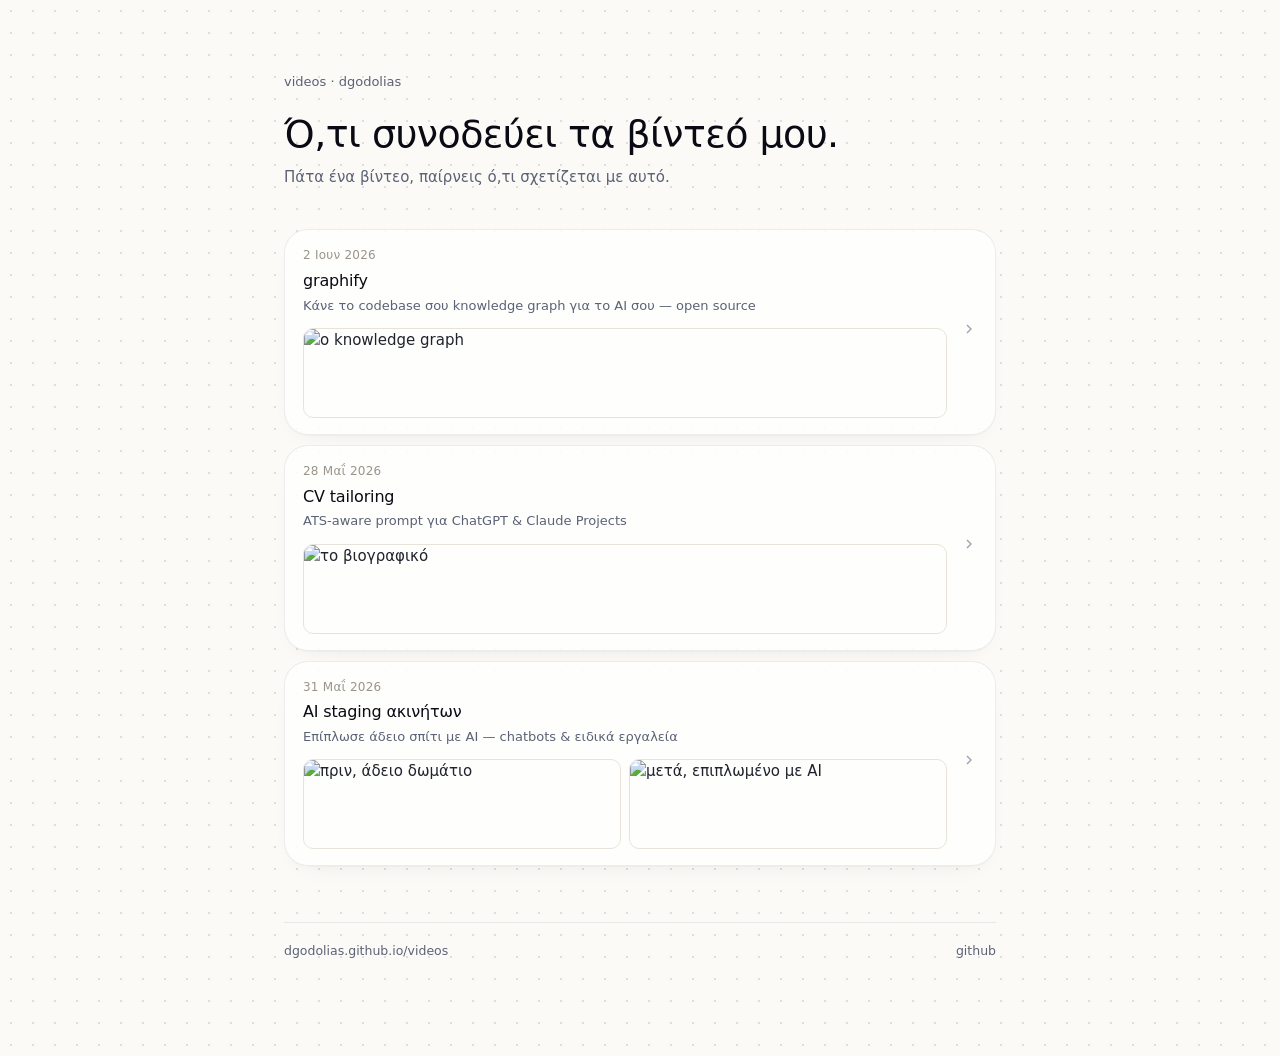
==== index.html @ fc195b44 "home: reverse card order (graphify on top)" ====
<!doctype html>
<html lang="el">
<head>
  <meta charset="utf-8">
  <meta name="viewport" content="width=device-width, initial-scale=1, viewport-fit=cover">
  <title>videos · dgodolias</title>
  <meta name="description" content="Συνοδευτικό υλικό για τα short-form βίντεό μου.">
  <link rel="preconnect" href="https://fonts.googleapis.com">
  <link rel="preconnect" href="https://fonts.gstatic.com" crossorigin>
  <link href="https://fonts.googleapis.com/css2?family=Google+Sans+Display:wght@400;500;700&family=Google+Sans+Text:wght@400;500;700&display=swap" rel="stylesheet">
  <link rel="stylesheet" href="style.css">
  <style>
    /* date on top + before/after thumbnails per card */
    .card-link { align-items: stretch; }
    .card-link .meta .date { display: block; font-size: 12px; color: #9a948a; letter-spacing: .02em; margin: 0 0 4px; font-weight: 500; }
    .card-link .sub { display: block; }
    .card-link .thumbs { display: flex; gap: 8px; margin-top: 12px; }
    .card-link .thumbs img { flex: 1 1 0; width: 50%; height: 90px; object-fit: cover; border-radius: 10px; border: 1px solid #e7e3da; display: block; }
    .card-link .chev { align-self: center; }
  </style>
</head>
<body>
  <main class="wrap">
    <section class="hero">
      <p class="brand">videos · dgodolias</p>
      <h1>Ό,τι συνοδεύει τα βίντεό μου.</h1>
      <p>Πάτα ένα βίντεο, παίρνεις ό,τι σχετίζεται με αυτό.</p>
    </section>

    <ul class="video-list" role="list">
      <li>
        <a class="card-link" href="graphify/">
          <span class="meta">
            <span class="date">2 Ιουν 2026</span>
            <span class="title">graphify</span>
            <span class="sub">Κάνε το codebase σου knowledge graph για το AI σου — open source</span>
            <span class="thumbs">
              <img src="thumbs/graphify_after.jpg" alt="ο knowledge graph" loading="lazy">
            </span>
          </span>
          <span class="chev" aria-hidden="true">
            <svg viewBox="0 0 24 24"><polyline points="9 18 15 12 9 6"/></svg>
          </span>
        </a>
      </li>
      <li>
        <a class="card-link" href="cv-tailor/">
          <span class="meta">
            <span class="date">28 Μαΐ 2026</span>
            <span class="title">CV tailoring</span>
            <span class="sub">ATS-aware prompt για ChatGPT &amp; Claude Projects</span>
            <span class="thumbs">
              <img src="thumbs/cv_before.jpg" alt="το βιογραφικό" loading="lazy">
            </span>
          </span>
          <span class="chev" aria-hidden="true">
            <svg viewBox="0 0 24 24"><polyline points="9 18 15 12 9 6"/></svg>
          </span>
        </a>
      </li>
      <li>
        <a class="card-link" href="estate-ai-furnishing/">
          <span class="meta">
            <span class="date">31 Μαΐ 2026</span>
            <span class="title">AI staging ακινήτων</span>
            <span class="sub">Επίπλωσε άδειο σπίτι με AI — chatbots &amp; ειδικά εργαλεία</span>
            <span class="thumbs">
              <img src="thumbs/estate_before.jpg" alt="πριν, άδειο δωμάτιο" loading="lazy">
              <img src="thumbs/estate_after.jpg" alt="μετά, επιπλωμένο με AI" loading="lazy">
            </span>
          </span>
          <span class="chev" aria-hidden="true">
            <svg viewBox="0 0 24 24"><polyline points="9 18 15 12 9 6"/></svg>
          </span>
        </a>
      </li>
    </ul>

    <footer>
      <span>dgodolias.github.io/videos</span>
      <a href="https://github.com/dgodolias/videos" target="_blank" rel="noopener">github</a>
    </footer>
  </main>
</body>
</html>
---- style.css ----
/* Stitch light theme, lifted from stitch.withgoogle.com */

:root {
  color-scheme: light;

  --font-display: "Google Sans Display", "Google Sans Text", -apple-system,
                  BlinkMacSystemFont, "Segoe UI", system-ui, sans-serif;
  --font-body:    "Google Sans Text", "Google Sans Display", -apple-system,
                  BlinkMacSystemFont, "Segoe UI", system-ui, sans-serif;
  --font-mono:    ui-monospace, "SF Mono", "JetBrains Mono", Menlo, Consolas, monospace;

  --bg:          #fbfaf7;
  --surface:     rgba(255, 255, 255, 0.72);
  --surface-hi:  rgba(255, 255, 255, 0.92);
  --surface-lo:  rgba(248, 246, 242, 0.78);

  --ink:         #0a0a14;
  --ink-soft:    #20222d;
  --muted:       #5b6275;
  --quiet:       #9aa0b0;

  --hairline:        rgba(10, 10, 20, 0.07);
  --hairline-strong: rgba(10, 10, 20, 0.16);
  --accent:          #0a0a14;
  --accent-soft:     rgba(10, 10, 20, 0.05);
  --code-bg:         #0e0e16;
  --code-fg:         #e8e9ee;

  --r-pill:  999px;
  --r-card:  24px;
  --r-input: 16px;
  --r-chip:  12px;

  --shadow-card:  0 1px 0 rgba(10, 10, 20, 0.02),
                  0 10px 28px -18px rgba(10, 10, 20, 0.12);
  --shadow-pop:   0 1px 0 rgba(10, 10, 20, 0.04),
                  0 8px 24px -10px rgba(10, 10, 20, 0.16);
}

* { box-sizing: border-box; }

html {
  background-color: var(--bg);
  background-image: radial-gradient(rgba(10, 10, 20, 0.12) 1px, transparent 1px);
  background-size: 22px 22px;
  background-position: 0 0;
}
body {
  margin: 0;
  padding: 0;
  min-height: 100dvh;
  background: transparent;
  color: var(--ink-soft);
  font-family: var(--font-body);
  font-size: 15px;
  line-height: 1.55;
  -webkit-font-smoothing: antialiased;
  text-rendering: optimizeLegibility;
  position: relative;
}


a { color: var(--ink); text-decoration: none; }
a:hover { color: var(--ink-soft); }

::selection { background: rgba(10,10,20,0.12); color: var(--ink); }

h1, h2, h3 {
  font-family: var(--font-display);
  color: var(--ink);
  letter-spacing: -0.015em;
  line-height: 1.16;
  font-weight: 500;
  margin: 0;
}

.wrap {
  max-width: 760px;
  margin: 0 auto;
  padding: 72px 24px 96px;
}
@media (max-width: 640px) {
  .wrap { padding: 40px 20px 72px; }
}

/* Landing hero */
.hero { margin-bottom: 40px; }
.hero .brand {
  color: var(--muted);
  font-size: 13px;
  font-weight: 500;
  margin-bottom: 20px;
}
.hero h1 {
  font-size: clamp(30px, 4vw, 38px);
  margin-bottom: 10px;
}
.hero p {
  color: var(--muted);
  font-size: 15px;
  max-width: 52ch;
  margin: 0;
}

/* Sub-page header */
.subhead { margin-bottom: 32px; }
.subhead .crumb {
  display: inline-flex;
  align-items: center;
  gap: 6px;
  padding: 6px 12px 6px 10px;
  border-radius: var(--r-pill);
  background: var(--surface);
  border: 1px solid var(--hairline);
  color: var(--muted);
  font-size: 12.5px;
  font-weight: 500;
  margin-bottom: 20px;
  transition: background 0.15s, border-color 0.15s, color 0.15s;
}
.subhead .crumb:hover { background: var(--surface-hi); color: var(--ink); border-color: var(--hairline-strong); }
.subhead .crumb svg { width: 13px; height: 13px; stroke: currentColor; }
.subhead h1 {
  font-size: clamp(26px, 3.4vw, 32px);
  margin-bottom: 8px;
}
.subhead p {
  color: var(--muted);
  font-size: 14.5px;
  max-width: 52ch;
  margin: 0;
}

/* Video list */
.video-list {
  list-style: none;
  padding: 0;
  margin: 0;
  display: grid;
  gap: 10px;
}
.card-link {
  display: flex;
  align-items: center;
  gap: 14px;
  padding: 16px 18px;
  background: var(--surface);
  border: 1px solid var(--hairline);
  border-radius: var(--r-card);
  backdrop-filter: blur(20px) saturate(140%);
  -webkit-backdrop-filter: blur(20px) saturate(140%);
  box-shadow: var(--shadow-card);
  transition: background 0.18s, border-color 0.18s, transform 0.15s;
  text-decoration: none;
  color: inherit;
}
.card-link:hover {
  background: var(--surface-hi);
  border-color: var(--hairline-strong);
  transform: translateY(-1px);
  color: inherit;
}
.card-link .icon {
  flex-shrink: 0;
  width: 40px; height: 40px;
  display: grid; place-items: center;
  border-radius: 12px;
  background: var(--accent-soft);
  color: var(--ink);
}
.card-link .icon svg { width: 18px; height: 18px; stroke: currentColor; fill: none; stroke-width: 1.7; }
.card-link .meta { flex: 1; min-width: 0; }
.card-link .title {
  font-family: var(--font-display);
  font-size: 16px;
  font-weight: 500;
  color: var(--ink);
  letter-spacing: -0.01em;
  display: block;
  margin-bottom: 2px;
}
.card-link .sub {
  font-size: 13px;
  color: var(--muted);
}
.card-link .chev {
  color: var(--quiet);
  flex-shrink: 0;
}
.card-link .chev svg { width: 16px; height: 16px; stroke: currentColor; fill: none; stroke-width: 2; }
.card-link:hover .chev { color: var(--ink); }

/* Prompt page */
.prompt-card {
  background: var(--code-bg);
  border: 1px solid var(--hairline);
  border-radius: var(--r-card);
  box-shadow: var(--shadow-card);
  overflow: hidden;
}
.prompt-card .toolbar {
  display: flex;
  justify-content: space-between;
  align-items: center;
  padding: 12px 14px 12px 18px;
  border-bottom: 1px solid rgba(255,255,255,0.06);
  background: rgba(255,255,255,0.03);
}
.prompt-card .toolbar .label {
  color: rgba(255,255,255,0.55);
  font-size: 12px;
  font-weight: 500;
  font-family: var(--font-mono);
}
.btn-pill {
  display: inline-flex;
  align-items: center;
  gap: 7px;
  min-height: 36px;
  padding: 8px 16px;
  border: 0;
  background: var(--ink);
  color: #fff;
  font-family: inherit;
  font-size: 13px;
  font-weight: 500;
  cursor: pointer;
  border-radius: var(--r-pill);
  transition: background 0.15s, transform 0.08s;
}
.btn-pill:hover { background: #1a1a26; }
.btn-pill:active { transform: scale(0.98); }
.btn-pill.copied { background: #2c8a4e; }
.btn-pill svg { width: 13px; height: 13px; stroke: currentColor; fill: none; stroke-width: 2; }

.prompt-card pre {
  margin: 0;
  padding: 20px 22px;
  font: 13px/1.65 var(--font-mono);
  color: var(--code-fg);
  white-space: pre-wrap;
  word-wrap: break-word;
  overflow-x: auto;
  max-height: 58vh;
}
.prompt-card pre::-webkit-scrollbar { width: 8px; }
.prompt-card pre::-webkit-scrollbar-track { background: transparent; }
.prompt-card pre::-webkit-scrollbar-thumb { background: rgba(255,255,255,0.10); border-radius: 999px; }

/* Steps */
.steps {
  margin-top: 22px;
  padding: 22px 24px;
  background: var(--surface);
  border: 1px solid var(--hairline);
  border-radius: var(--r-card);
  backdrop-filter: blur(20px);
  -webkit-backdrop-filter: blur(20px);
}
.steps h2 {
  font-size: 15px;
  font-weight: 500;
  color: var(--ink);
  margin-bottom: 12px;
}
.steps ol {
  margin: 0;
  padding: 0;
  list-style: none;
  counter-reset: step;
}
.steps ol li {
  counter-increment: step;
  position: relative;
  padding: 8px 0 8px 34px;
  color: var(--ink-soft);
  font-size: 14px;
  line-height: 1.6;
}
.steps ol li::before {
  content: counter(step);
  position: absolute;
  left: 0; top: 9px;
  width: 22px; height: 22px;
  display: grid; place-items: center;
  border-radius: 999px;
  background: var(--accent-soft);
  border: 1px solid var(--hairline);
  color: var(--ink);
  font-family: var(--font-display);
  font-size: 11.5px;
  font-weight: 500;
}
.steps code {
  font-family: var(--font-mono);
  font-size: 12.5px;
  padding: 1px 6px;
  background: var(--accent-soft);
  border: 1px solid var(--hairline);
  border-radius: 5px;
  color: var(--ink);
}
.steps strong { color: var(--ink); font-weight: 500; }

footer {
  margin-top: 56px;
  padding-top: 18px;
  border-top: 1px solid var(--hairline);
  color: var(--muted);
  font-size: 12.5px;
  display: flex;
  justify-content: space-between;
  align-items: center;
  flex-wrap: wrap;
  gap: 10px;
}
footer a { color: var(--muted); }
footer a:hover { color: var(--ink); }

@media (prefers-reduced-motion: reduce) {
  * { transition-duration: 0.001s !important; }
}
@media (max-width: 540px) {
  .card-link { padding: 14px; gap: 12px; }
  .prompt-card pre { padding: 16px 16px; font-size: 12.5px; }
  .steps { padding: 18px 18px; }
}
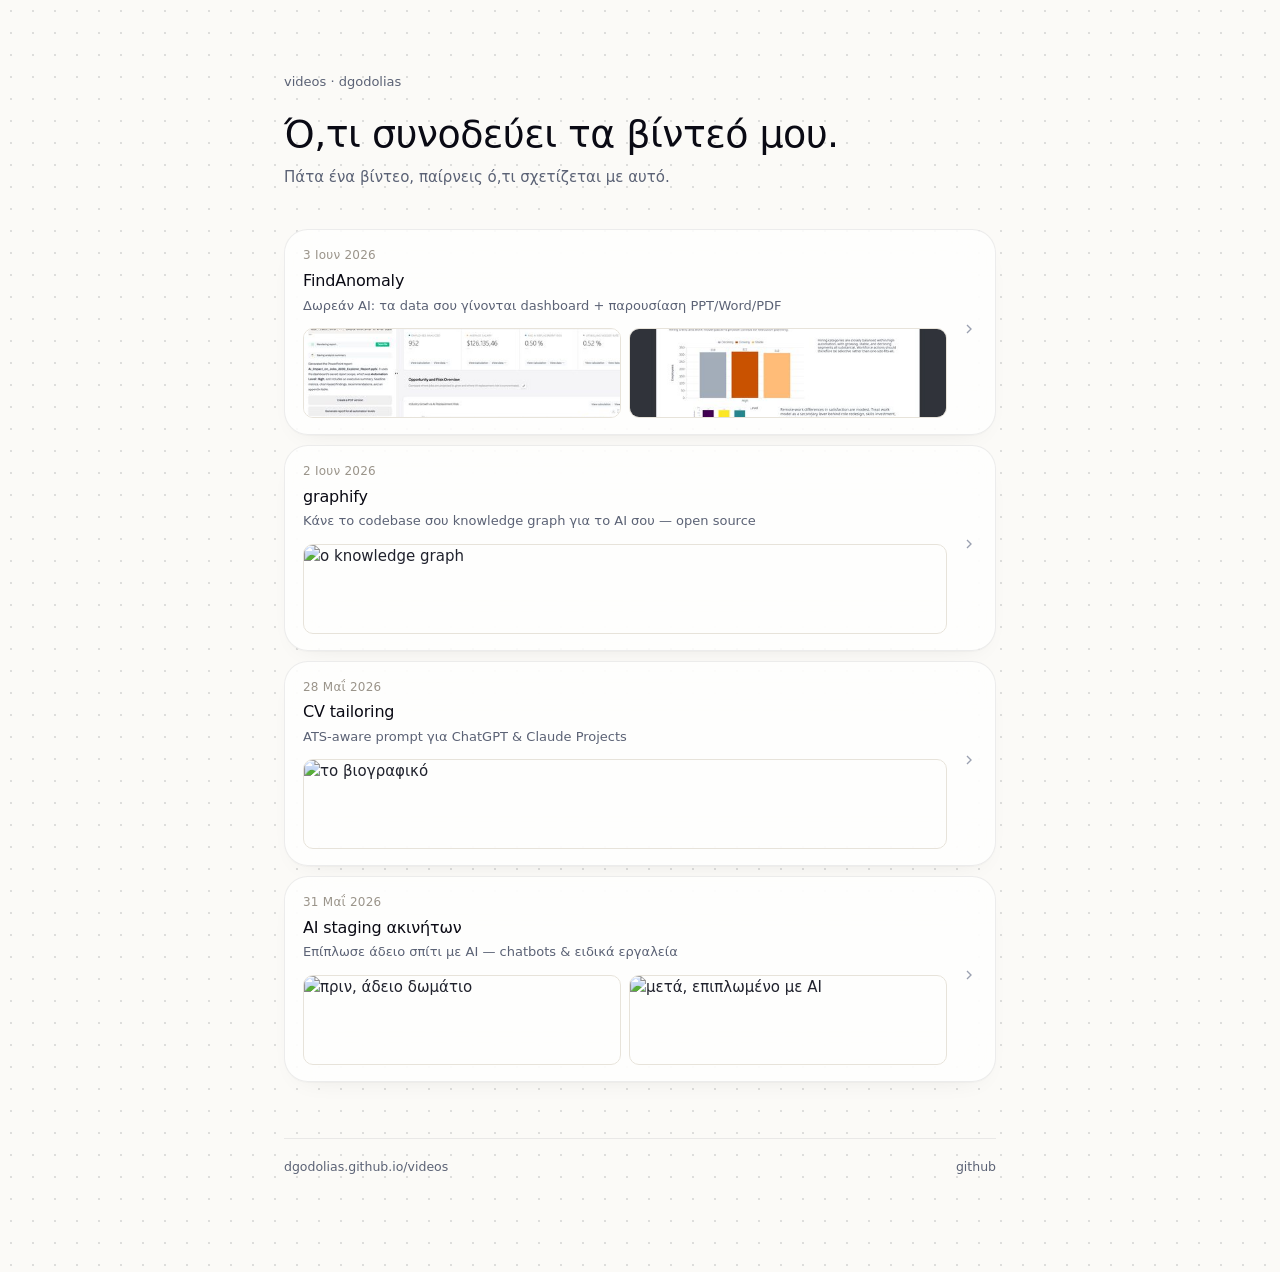
==== commit 5f855dd7: "Add FindAnomaly video section (card + detail page + thumbs)" ====
--- a/index.html
+++ b/index.html
@@ -28,6 +28,22 @@
     </section>
 
     <ul class="video-list" role="list">
+      <li>
+        <a class="card-link" href="anomaly-ai/">
+          <span class="meta">
+            <span class="date">3 Ιουν 2026</span>
+            <span class="title">FindAnomaly</span>
+            <span class="sub">Δωρεάν AI: τα data σου γίνονται dashboard + παρουσίαση PPT/Word/PDF</span>
+            <span class="thumbs">
+              <img src="thumbs/anomaly-ai_before.jpg" alt="πριν, τα δεδομένα σου" loading="lazy">
+              <img src="thumbs/anomaly-ai_after.jpg" alt="μετά, έτοιμη παρουσίαση" loading="lazy">
+            </span>
+          </span>
+          <span class="chev" aria-hidden="true">
+            <svg viewBox="0 0 24 24"><polyline points="9 18 15 12 9 6"/></svg>
+          </span>
+        </a>
+      </li>
       <li>
         <a class="card-link" href="graphify/">
           <span class="meta">
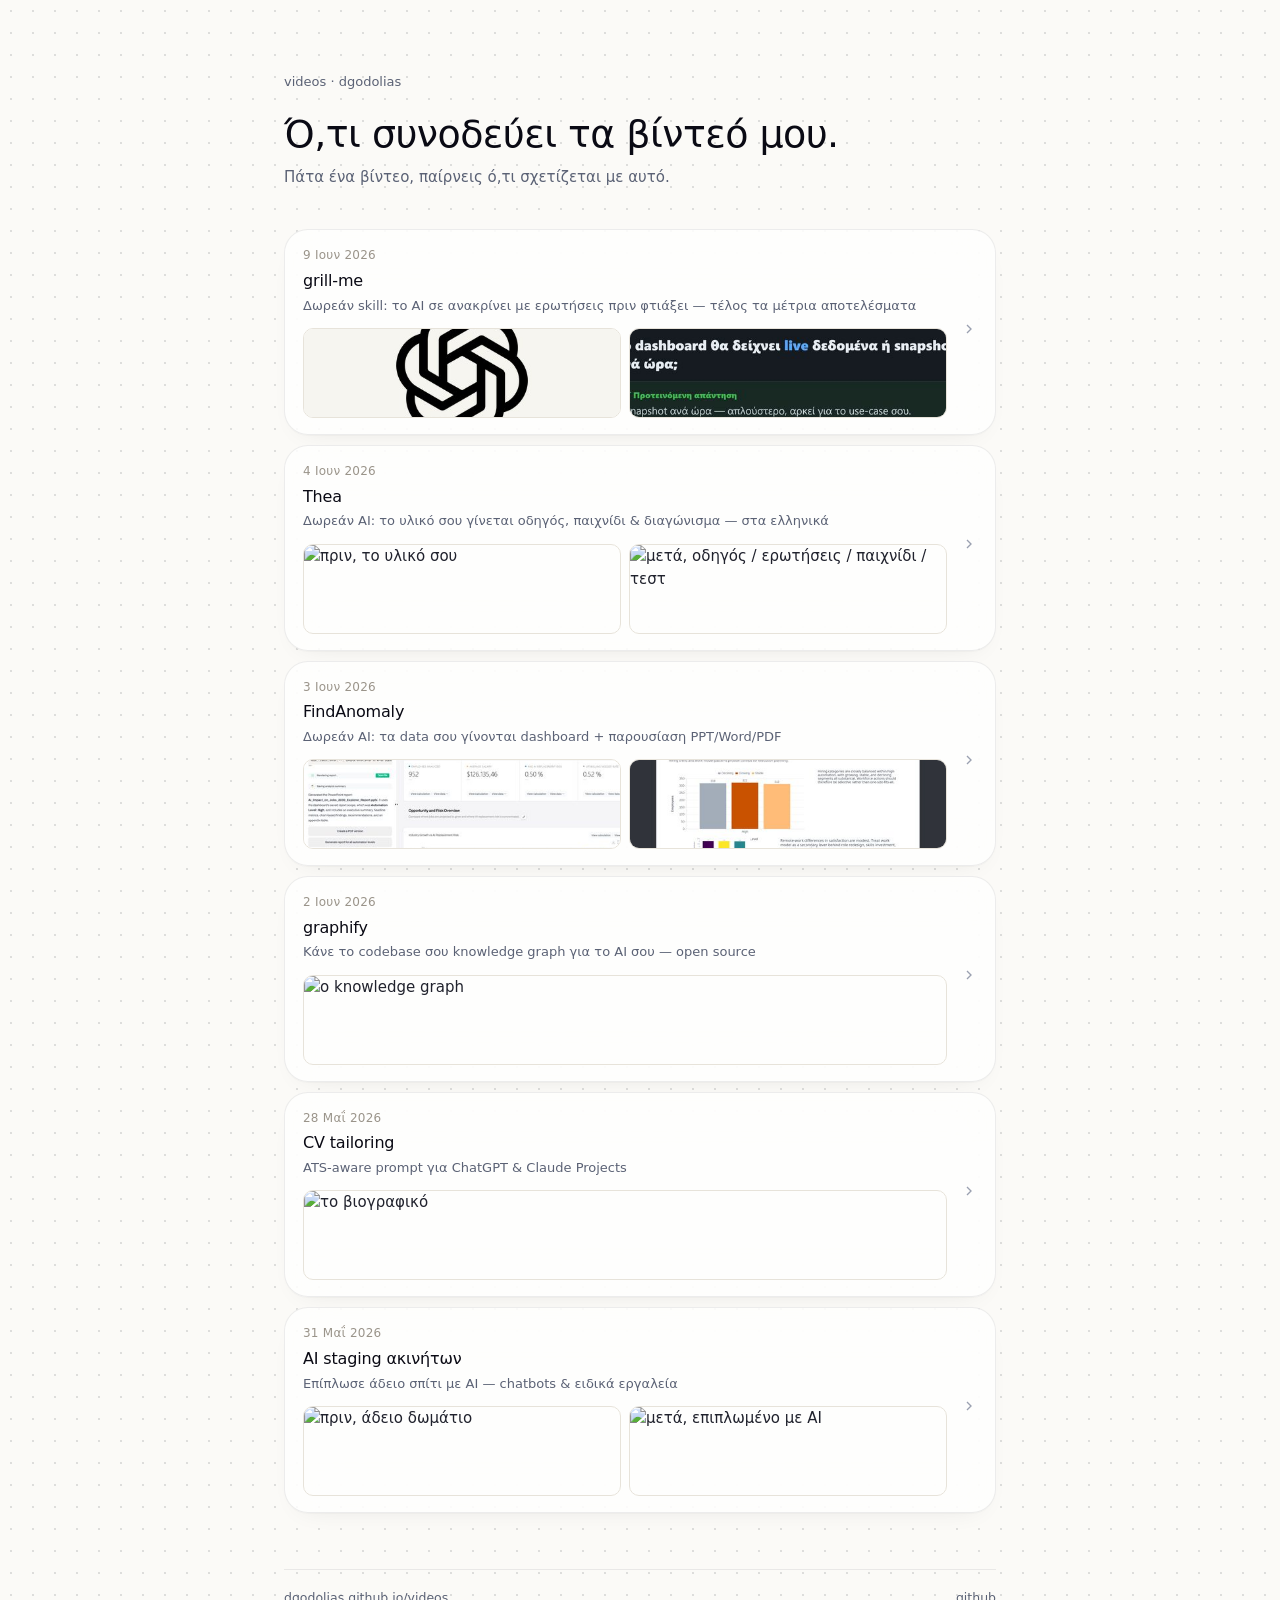
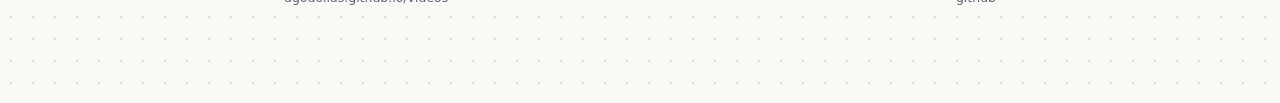
==== commit 0eb8a51a: "Add grill-me video section" ====
--- a/index.html
+++ b/index.html
@@ -28,6 +28,38 @@
     </section>
 
     <ul class="video-list" role="list">
+      <li>
+        <a class="card-link" href="grill-me/">
+          <span class="meta">
+            <span class="date">9 Ιουν 2026</span>
+            <span class="title">grill-me</span>
+            <span class="sub">Δωρεάν skill: το AI σε ανακρίνει με ερωτήσεις πριν φτιάξει — τέλος τα μέτρια αποτελέσματα</span>
+            <span class="thumbs">
+              <img src="thumbs/grill-me_before.jpg" alt="πριν, σκέτο ChatGPT με μέτρια αποτελέσματα" loading="lazy">
+              <img src="thumbs/grill-me_after.jpg" alt="μετά, το skill σε ρωτάει μία-μία" loading="lazy">
+            </span>
+          </span>
+          <span class="chev" aria-hidden="true">
+            <svg viewBox="0 0 24 24"><polyline points="9 18 15 12 9 6"/></svg>
+          </span>
+        </a>
+      </li>
+      <li>
+        <a class="card-link" href="thea-learning/">
+          <span class="meta">
+            <span class="date">4 Ιουν 2026</span>
+            <span class="title">Thea</span>
+            <span class="sub">Δωρεάν AI: το υλικό σου γίνεται οδηγός, παιχνίδι &amp; διαγώνισμα — στα ελληνικά</span>
+            <span class="thumbs">
+              <img src="thumbs/thea-learning_before.jpg" alt="πριν, το υλικό σου" loading="lazy">
+              <img src="thumbs/thea-learning_after.jpg" alt="μετά, οδηγός / ερωτήσεις / παιχνίδι / τεστ" loading="lazy">
+            </span>
+          </span>
+          <span class="chev" aria-hidden="true">
+            <svg viewBox="0 0 24 24"><polyline points="9 18 15 12 9 6"/></svg>
+          </span>
+        </a>
+      </li>
       <li>
         <a class="card-link" href="anomaly-ai/">
           <span class="meta">
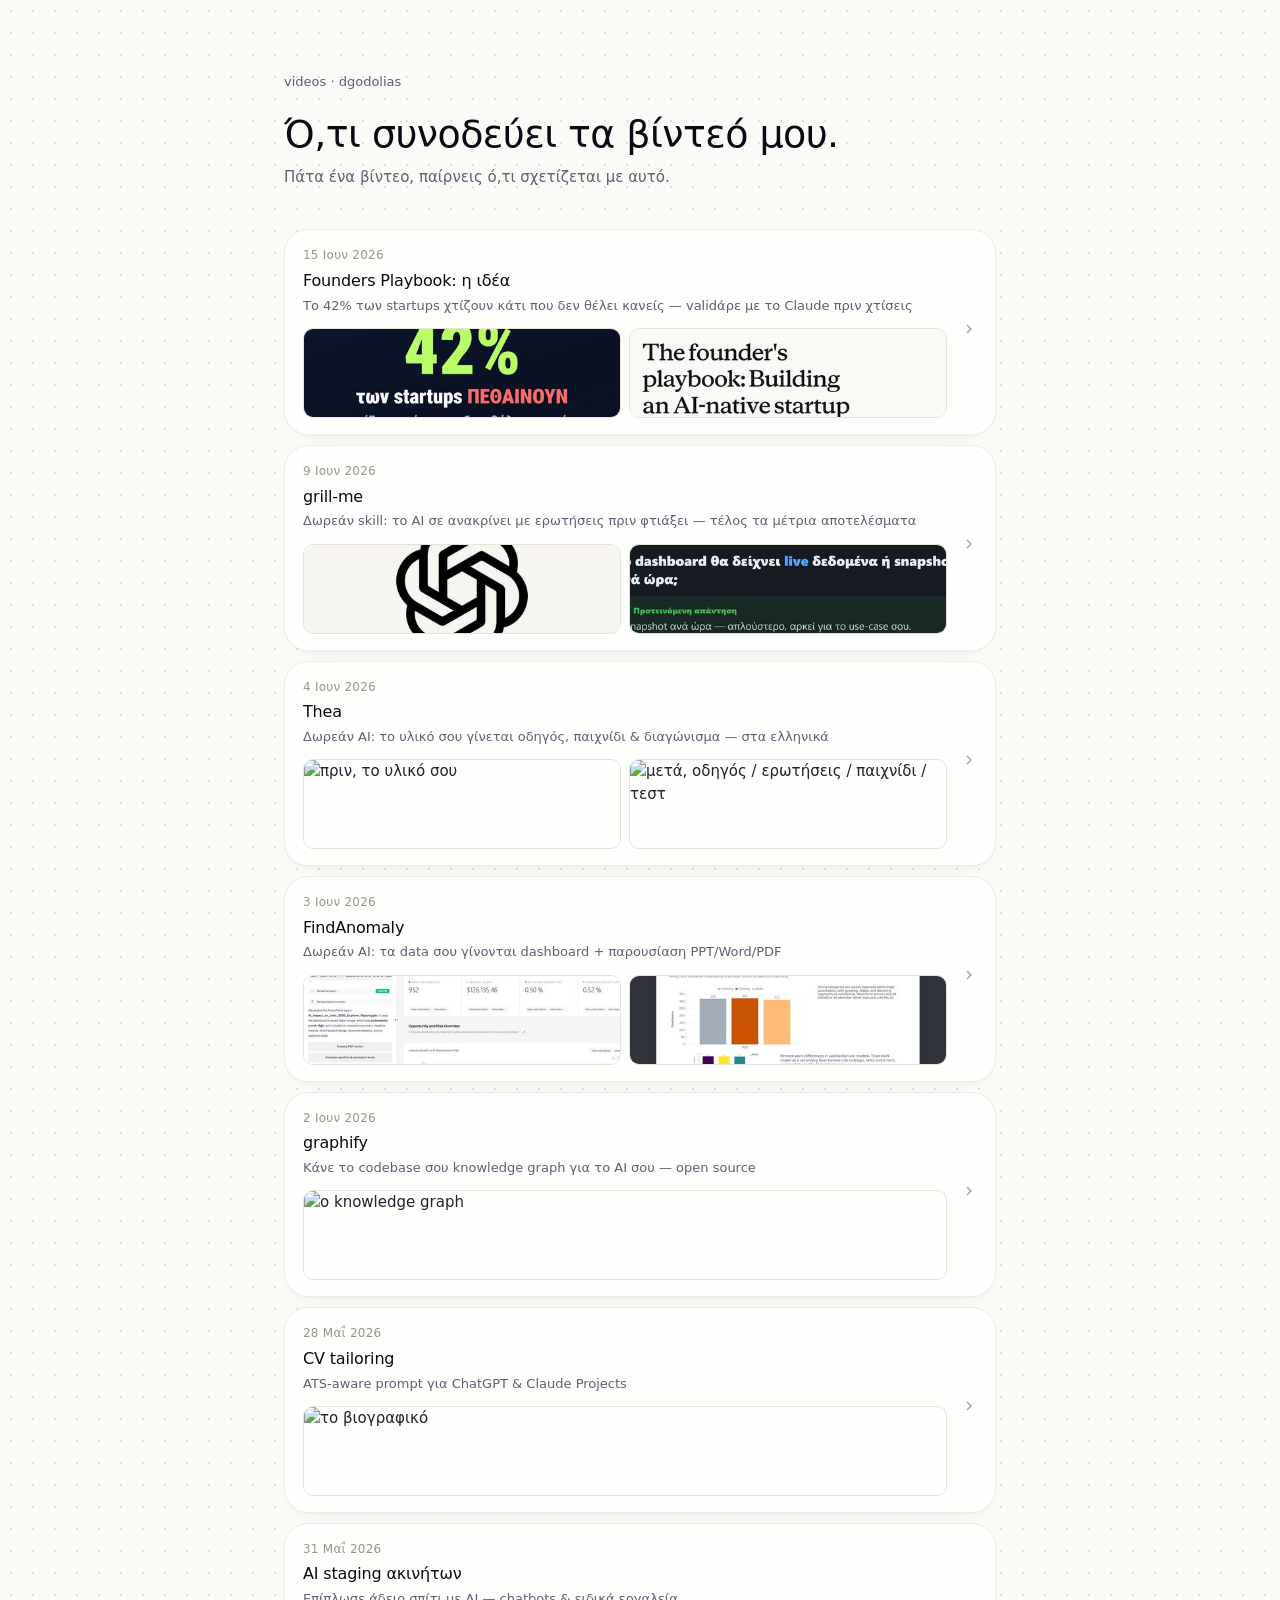
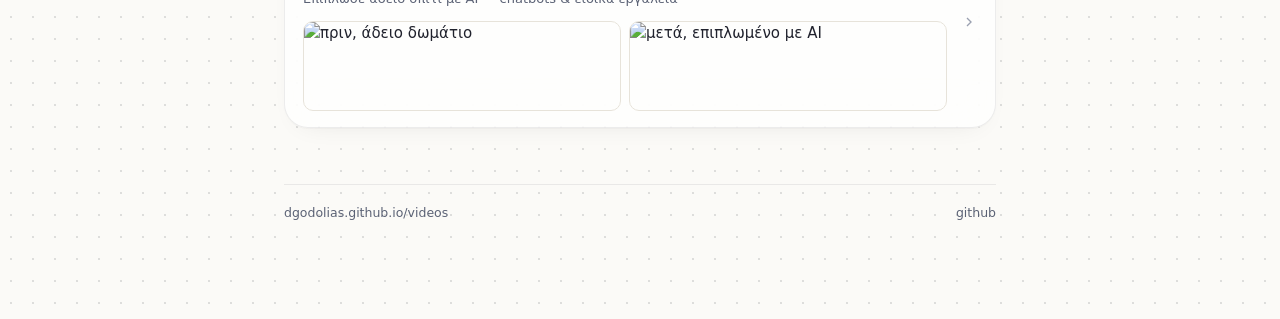
==== commit 22029867: "Add Founders Playbook: η ιδέα video page" ====
--- a/index.html
+++ b/index.html
@@ -28,6 +28,22 @@
     </section>
 
     <ul class="video-list" role="list">
+      <li>
+        <a class="card-link" href="founders-idea/">
+          <span class="meta">
+            <span class="date">15 Ιουν 2026</span>
+            <span class="title">Founders Playbook: η ιδέα</span>
+            <span class="sub">Το 42% των startups χτίζουν κάτι που δεν θέλει κανείς — validάρε με το Claude πριν χτίσεις</span>
+            <span class="thumbs">
+              <img src="thumbs/founders-idea_before.jpg" alt="πριν, το 42% χτίζει κάτι που δεν θέλει κανείς" loading="lazy">
+              <img src="thumbs/founders-idea_after.jpg" alt="μετά, ο δωρεάν οδηγός της Anthropic + Claude" loading="lazy">
+            </span>
+          </span>
+          <span class="chev" aria-hidden="true">
+            <svg viewBox="0 0 24 24"><polyline points="9 18 15 12 9 6"/></svg>
+          </span>
+        </a>
+      </li>
       <li>
         <a class="card-link" href="grill-me/">
           <span class="meta">
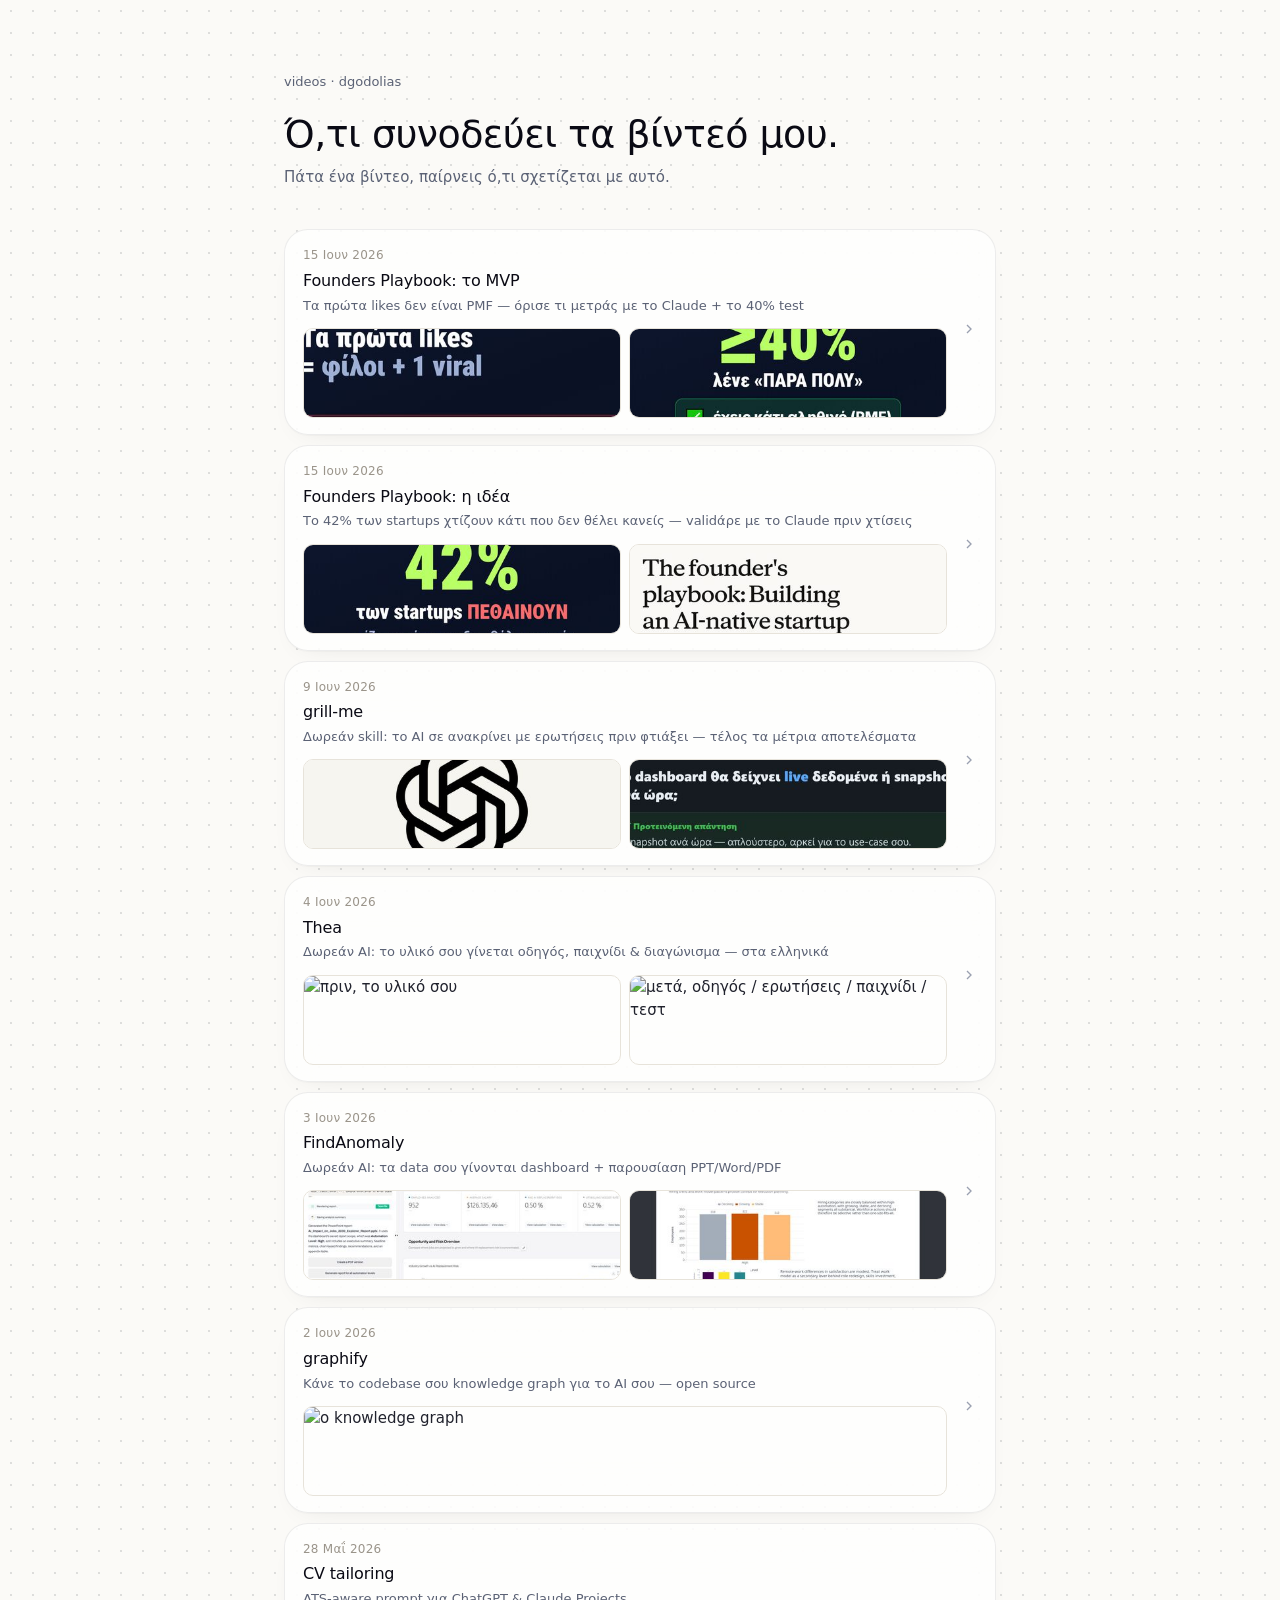
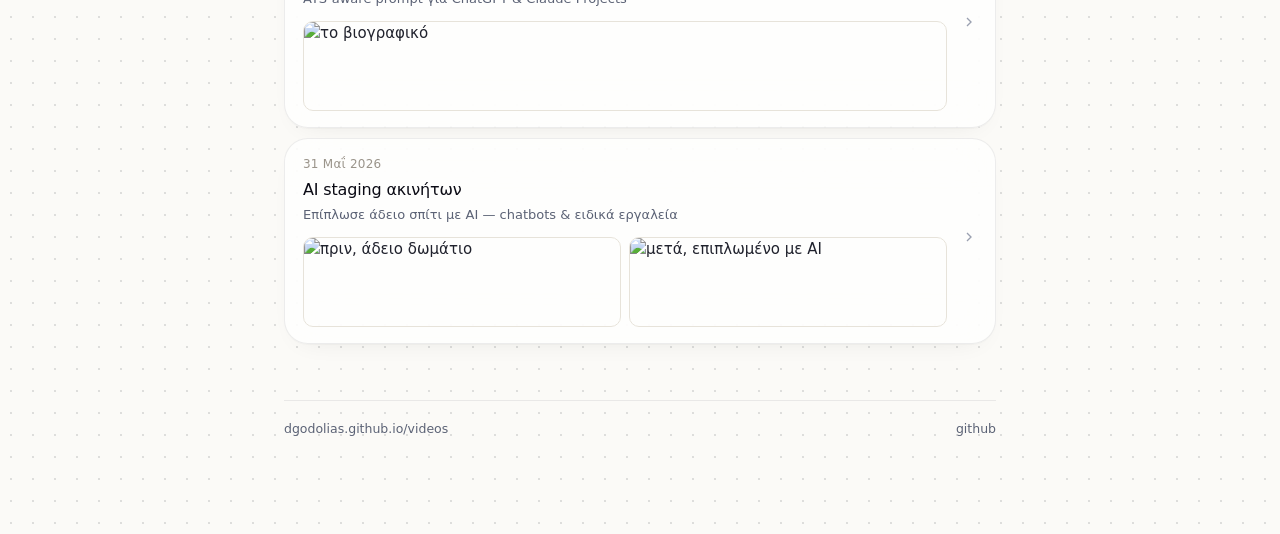
==== commit 81132ea9: "Add Founders Playbook: το MVP video page" ====
--- a/index.html
+++ b/index.html
@@ -28,6 +28,22 @@
     </section>
 
     <ul class="video-list" role="list">
+      <li>
+        <a class="card-link" href="founders-mvp/">
+          <span class="meta">
+            <span class="date">15 Ιουν 2026</span>
+            <span class="title">Founders Playbook: το MVP</span>
+            <span class="sub">Τα πρώτα likes δεν είναι PMF — όρισε τι μετράς με το Claude + το 40% test</span>
+            <span class="thumbs">
+              <img src="thumbs/founders-mvp_before.jpg" alt="πριν, τα πρώτα likes που χάνονται" loading="lazy">
+              <img src="thumbs/founders-mvp_after.jpg" alt="μετά, το 40% test για αληθινό PMF" loading="lazy">
+            </span>
+          </span>
+          <span class="chev" aria-hidden="true">
+            <svg viewBox="0 0 24 24"><polyline points="9 18 15 12 9 6"/></svg>
+          </span>
+        </a>
+      </li>
       <li>
         <a class="card-link" href="founders-idea/">
           <span class="meta">
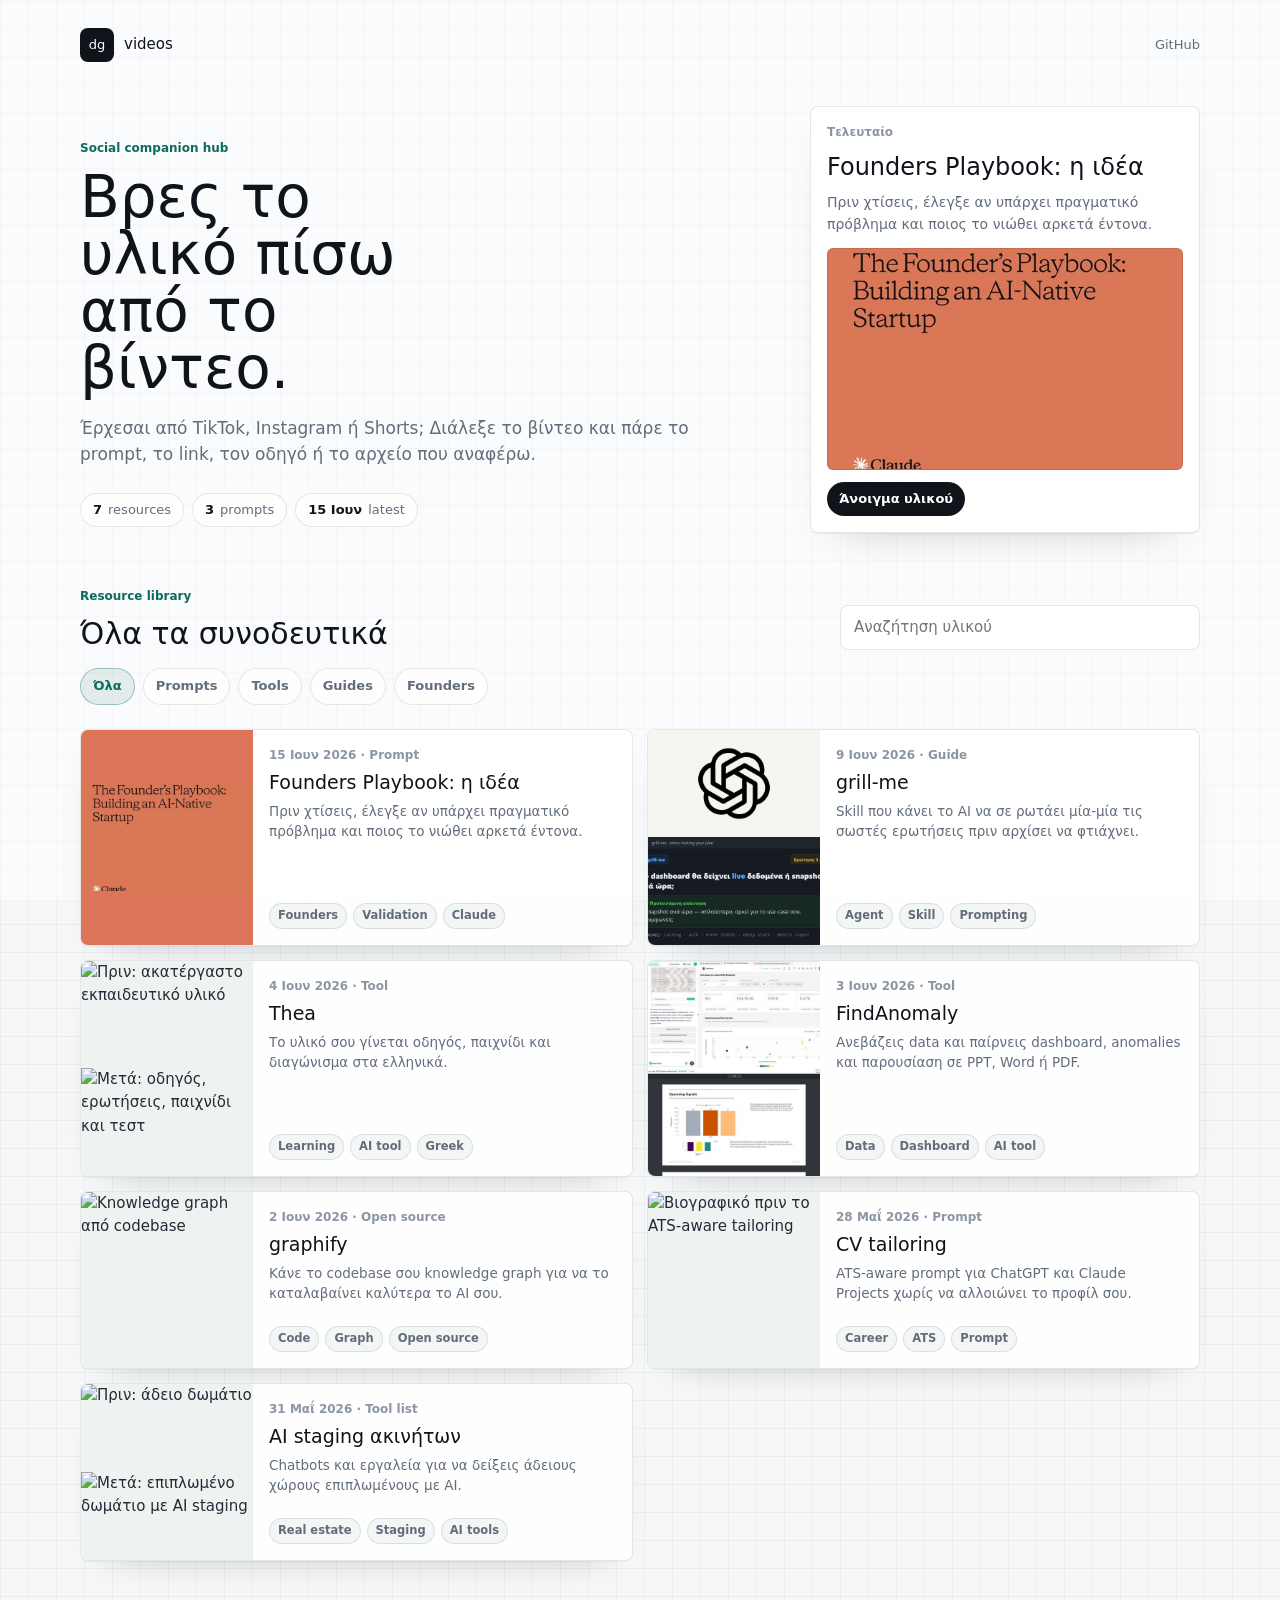
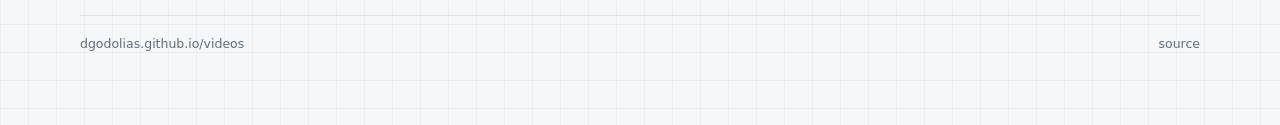
==== commit c2029e18: "redesign" ====
--- a/index.html
+++ b/index.html
@@ -4,162 +4,230 @@
   <meta charset="utf-8">
   <meta name="viewport" content="width=device-width, initial-scale=1, viewport-fit=cover">
   <title>videos · dgodolias</title>
-  <meta name="description" content="Συνοδευτικό υλικό για τα short-form βίντεό μου.">
+  <meta name="description" content="Συμπληρωματικό υλικό για τα short-form βίντεο του dgodolias: prompts, εργαλεία, οδηγοί και links.">
   <link rel="preconnect" href="https://fonts.googleapis.com">
   <link rel="preconnect" href="https://fonts.gstatic.com" crossorigin>
   <link href="https://fonts.googleapis.com/css2?family=Google+Sans+Display:wght@400;500;700&family=Google+Sans+Text:wght@400;500;700&display=swap" rel="stylesheet">
   <link rel="stylesheet" href="style.css">
-  <style>
-    /* date on top + before/after thumbnails per card */
-    .card-link { align-items: stretch; }
-    .card-link .meta .date { display: block; font-size: 12px; color: #9a948a; letter-spacing: .02em; margin: 0 0 4px; font-weight: 500; }
-    .card-link .sub { display: block; }
-    .card-link .thumbs { display: flex; gap: 8px; margin-top: 12px; }
-    .card-link .thumbs img { flex: 1 1 0; width: 50%; height: 90px; object-fit: cover; border-radius: 10px; border: 1px solid #e7e3da; display: block; }
-    .card-link .chev { align-self: center; }
-  </style>
 </head>
 <body>
-  <main class="wrap">
-    <section class="hero">
-      <p class="brand">videos · dgodolias</p>
-      <h1>Ό,τι συνοδεύει τα βίντεό μου.</h1>
-      <p>Πάτα ένα βίντεο, παίρνεις ό,τι σχετίζεται με αυτό.</p>
+  <main class="site-shell">
+    <header class="topbar" aria-label="Κύρια πλοήγηση">
+      <a class="wordmark" href="index.html" aria-label="dgodolias videos αρχική">
+        <span class="wordmark-mark">dg</span>
+        <span>videos</span>
+      </a>
+      <a class="topbar-link" href="https://github.com/dgodolias/videos" target="_blank" rel="noopener">GitHub</a>
+    </header>
+
+    <section class="landing-hero" aria-labelledby="page-title">
+      <div class="hero-copy">
+        <p class="eyebrow">Social companion hub</p>
+        <h1 id="page-title">Βρες το υλικό πίσω από το βίντεο.</h1>
+        <p class="hero-lede">Έρχεσαι από TikTok, Instagram ή Shorts; Διάλεξε το βίντεο και πάρε το prompt, το link, τον οδηγό ή το αρχείο που αναφέρω.</p>
+        <div class="hero-stats" aria-label="Σύνοψη υλικού">
+          <span><strong>7</strong> resources</span>
+          <span><strong>3</strong> prompts</span>
+          <span><strong>15 Ιουν</strong> latest</span>
+        </div>
+      </div>
+
+      <a class="featured-resource" href="founders-idea/index.html" aria-label="Άνοιγμα υλικού για Founders Playbook: η ιδέα">
+        <span class="featured-kicker">Τελευταίο</span>
+        <span class="featured-title">Founders Playbook: η ιδέα</span>
+        <span class="featured-text">Πριν χτίσεις, έλεγξε αν υπάρχει πραγματικό πρόβλημα και ποιος το νιώθει αρκετά έντονα.</span>
+        <span class="featured-media solo" aria-hidden="true">
+          <img src="thumbs/founders-playbook_official_thumb.jpg" alt="" loading="eager">
+        </span>
+        <span class="featured-cta">Άνοιγμα υλικού</span>
+      </a>
     </section>
 
-    <ul class="video-list" role="list">
-      <li>
-        <a class="card-link" href="founders-mvp/">
-          <span class="meta">
-            <span class="date">15 Ιουν 2026</span>
-            <span class="title">Founders Playbook: το MVP</span>
-            <span class="sub">Τα πρώτα likes δεν είναι PMF — όρισε τι μετράς με το Claude + το 40% test</span>
-            <span class="thumbs">
-              <img src="thumbs/founders-mvp_before.jpg" alt="πριν, τα πρώτα likes που χάνονται" loading="lazy">
-              <img src="thumbs/founders-mvp_after.jpg" alt="μετά, το 40% test για αληθινό PMF" loading="lazy">
-            </span>
-          </span>
-          <span class="chev" aria-hidden="true">
-            <svg viewBox="0 0 24 24"><polyline points="9 18 15 12 9 6"/></svg>
-          </span>
-        </a>
-      </li>
-      <li>
-        <a class="card-link" href="founders-idea/">
-          <span class="meta">
-            <span class="date">15 Ιουν 2026</span>
-            <span class="title">Founders Playbook: η ιδέα</span>
-            <span class="sub">Το 42% των startups χτίζουν κάτι που δεν θέλει κανείς — validάρε με το Claude πριν χτίσεις</span>
-            <span class="thumbs">
-              <img src="thumbs/founders-idea_before.jpg" alt="πριν, το 42% χτίζει κάτι που δεν θέλει κανείς" loading="lazy">
-              <img src="thumbs/founders-idea_after.jpg" alt="μετά, ο δωρεάν οδηγός της Anthropic + Claude" loading="lazy">
-            </span>
-          </span>
-          <span class="chev" aria-hidden="true">
-            <svg viewBox="0 0 24 24"><polyline points="9 18 15 12 9 6"/></svg>
-          </span>
-        </a>
-      </li>
-      <li>
-        <a class="card-link" href="grill-me/">
-          <span class="meta">
-            <span class="date">9 Ιουν 2026</span>
-            <span class="title">grill-me</span>
-            <span class="sub">Δωρεάν skill: το AI σε ανακρίνει με ερωτήσεις πριν φτιάξει — τέλος τα μέτρια αποτελέσματα</span>
-            <span class="thumbs">
-              <img src="thumbs/grill-me_before.jpg" alt="πριν, σκέτο ChatGPT με μέτρια αποτελέσματα" loading="lazy">
-              <img src="thumbs/grill-me_after.jpg" alt="μετά, το skill σε ρωτάει μία-μία" loading="lazy">
-            </span>
-          </span>
-          <span class="chev" aria-hidden="true">
-            <svg viewBox="0 0 24 24"><polyline points="9 18 15 12 9 6"/></svg>
-          </span>
-        </a>
-      </li>
-      <li>
-        <a class="card-link" href="thea-learning/">
-          <span class="meta">
-            <span class="date">4 Ιουν 2026</span>
-            <span class="title">Thea</span>
-            <span class="sub">Δωρεάν AI: το υλικό σου γίνεται οδηγός, παιχνίδι &amp; διαγώνισμα — στα ελληνικά</span>
-            <span class="thumbs">
-              <img src="thumbs/thea-learning_before.jpg" alt="πριν, το υλικό σου" loading="lazy">
-              <img src="thumbs/thea-learning_after.jpg" alt="μετά, οδηγός / ερωτήσεις / παιχνίδι / τεστ" loading="lazy">
-            </span>
-          </span>
-          <span class="chev" aria-hidden="true">
-            <svg viewBox="0 0 24 24"><polyline points="9 18 15 12 9 6"/></svg>
-          </span>
-        </a>
-      </li>
-      <li>
-        <a class="card-link" href="anomaly-ai/">
-          <span class="meta">
-            <span class="date">3 Ιουν 2026</span>
-            <span class="title">FindAnomaly</span>
-            <span class="sub">Δωρεάν AI: τα data σου γίνονται dashboard + παρουσίαση PPT/Word/PDF</span>
-            <span class="thumbs">
-              <img src="thumbs/anomaly-ai_before.jpg" alt="πριν, τα δεδομένα σου" loading="lazy">
-              <img src="thumbs/anomaly-ai_after.jpg" alt="μετά, έτοιμη παρουσίαση" loading="lazy">
-            </span>
-          </span>
-          <span class="chev" aria-hidden="true">
-            <svg viewBox="0 0 24 24"><polyline points="9 18 15 12 9 6"/></svg>
-          </span>
-        </a>
-      </li>
-      <li>
-        <a class="card-link" href="graphify/">
-          <span class="meta">
-            <span class="date">2 Ιουν 2026</span>
-            <span class="title">graphify</span>
-            <span class="sub">Κάνε το codebase σου knowledge graph για το AI σου — open source</span>
-            <span class="thumbs">
-              <img src="thumbs/graphify_after.jpg" alt="ο knowledge graph" loading="lazy">
-            </span>
-          </span>
-          <span class="chev" aria-hidden="true">
-            <svg viewBox="0 0 24 24"><polyline points="9 18 15 12 9 6"/></svg>
-          </span>
-        </a>
-      </li>
-      <li>
-        <a class="card-link" href="cv-tailor/">
-          <span class="meta">
-            <span class="date">28 Μαΐ 2026</span>
-            <span class="title">CV tailoring</span>
-            <span class="sub">ATS-aware prompt για ChatGPT &amp; Claude Projects</span>
-            <span class="thumbs">
-              <img src="thumbs/cv_before.jpg" alt="το βιογραφικό" loading="lazy">
-            </span>
-          </span>
-          <span class="chev" aria-hidden="true">
-            <svg viewBox="0 0 24 24"><polyline points="9 18 15 12 9 6"/></svg>
-          </span>
-        </a>
-      </li>
-      <li>
-        <a class="card-link" href="estate-ai-furnishing/">
-          <span class="meta">
-            <span class="date">31 Μαΐ 2026</span>
-            <span class="title">AI staging ακινήτων</span>
-            <span class="sub">Επίπλωσε άδειο σπίτι με AI — chatbots &amp; ειδικά εργαλεία</span>
-            <span class="thumbs">
-              <img src="thumbs/estate_before.jpg" alt="πριν, άδειο δωμάτιο" loading="lazy">
-              <img src="thumbs/estate_after.jpg" alt="μετά, επιπλωμένο με AI" loading="lazy">
-            </span>
-          </span>
-          <span class="chev" aria-hidden="true">
-            <svg viewBox="0 0 24 24"><polyline points="9 18 15 12 9 6"/></svg>
-          </span>
-        </a>
-      </li>
-    </ul>
-
-    <footer>
+    <section class="library" aria-labelledby="library-title">
+      <div class="library-head">
+        <div>
+          <p class="eyebrow">Resource library</p>
+          <h2 id="library-title">Όλα τα συνοδευτικά</h2>
+        </div>
+        <label class="search-box">
+          <span class="sr-only">Αναζήτηση υλικού</span>
+          <input id="resource-search" type="search" placeholder="Αναζήτηση υλικού" autocomplete="off">
+        </label>
+      </div>
+
+      <div class="filters" role="list" aria-label="Φίλτρα υλικού">
+        <button class="filter-chip is-active" type="button" data-filter="all">Όλα</button>
+        <button class="filter-chip" type="button" data-filter="prompt">Prompts</button>
+        <button class="filter-chip" type="button" data-filter="tool">Tools</button>
+        <button class="filter-chip" type="button" data-filter="guide">Guides</button>
+        <button class="filter-chip" type="button" data-filter="founders">Founders</button>
+      </div>
+
+      <ol class="resource-grid" id="resource-grid">
+        <li class="resource-item" data-status="inactive" data-tags="founders prompt pmf startup mvp claude">
+          <a class="resource-card" href="founders-mvp/index.html">
+            <span class="resource-thumb solo official-cover">
+              <img src="thumbs/founders-playbook_official_thumb.jpg" alt="Επίσημο cover του Claude Founders Playbook" loading="eager">
+            </span>
+            <span class="resource-body">
+              <span class="resource-meta">15 Ιουν 2026 · Prompt</span>
+              <span class="resource-title">Founders Playbook: το MVP</span>
+              <span class="resource-desc">Ορισμός μετρήσεων, vanity metrics και 40% test πριν πιστέψεις ότι το MVP “έπιασε”.</span>
+              <span class="resource-tags"><span>Founders</span><span>PMF</span><span>Claude</span></span>
+            </span>
+          </a>
+        </li>
+
+        <li class="resource-item" data-status="active" data-tags="founders prompt validation startup idea claude">
+          <a class="resource-card" href="founders-idea/index.html">
+            <span class="resource-thumb solo official-cover">
+              <img src="thumbs/founders-playbook_official_thumb.jpg" alt="Επίσημο cover του Claude Founders Playbook" loading="eager">
+            </span>
+            <span class="resource-body">
+              <span class="resource-meta">15 Ιουν 2026 · Prompt</span>
+              <span class="resource-title">Founders Playbook: η ιδέα</span>
+              <span class="resource-desc">Πριν χτίσεις, έλεγξε αν υπάρχει πραγματικό πρόβλημα και ποιος το νιώθει αρκετά έντονα.</span>
+              <span class="resource-tags"><span>Founders</span><span>Validation</span><span>Claude</span></span>
+            </span>
+          </a>
+        </li>
+
+        <li class="resource-item" data-status="active" data-tags="prompt guide agent skill grill me chatgpt claude">
+          <a class="resource-card" href="grill-me/index.html">
+            <span class="resource-thumb pair">
+              <img src="thumbs/grill-me_before.jpg" alt="Πριν: AI που ξεκινά χωρίς αρκετό context" loading="eager">
+              <img src="thumbs/grill-me_after.jpg" alt="Μετά: grill-me skill με ερωτήσεις πριν την υλοποίηση" loading="eager">
+            </span>
+            <span class="resource-body">
+              <span class="resource-meta">9 Ιουν 2026 · Guide</span>
+              <span class="resource-title">grill-me</span>
+              <span class="resource-desc">Skill που κάνει το AI να σε ρωτάει μία-μία τις σωστές ερωτήσεις πριν αρχίσει να φτιάχνει.</span>
+              <span class="resource-tags"><span>Agent</span><span>Skill</span><span>Prompting</span></span>
+            </span>
+          </a>
+        </li>
+
+        <li class="resource-item" data-status="active" data-tags="tool guide learning education ai greek thea">
+          <a class="resource-card" href="thea-learning/index.html">
+            <span class="resource-thumb pair">
+              <img src="thumbs/thea-learning_before.jpg" alt="Πριν: ακατέργαστο εκπαιδευτικό υλικό" loading="eager">
+              <img src="thumbs/thea-learning_after.jpg" alt="Μετά: οδηγός, ερωτήσεις, παιχνίδι και τεστ" loading="eager">
+            </span>
+            <span class="resource-body">
+              <span class="resource-meta">4 Ιουν 2026 · Tool</span>
+              <span class="resource-title">Thea</span>
+              <span class="resource-desc">Το υλικό σου γίνεται οδηγός, παιχνίδι και διαγώνισμα στα ελληνικά.</span>
+              <span class="resource-tags"><span>Learning</span><span>AI tool</span><span>Greek</span></span>
+            </span>
+          </a>
+        </li>
+
+        <li class="resource-item" data-status="active" data-tags="tool guide data dashboard ai anomaly excel csv">
+          <a class="resource-card" href="anomaly-ai/index.html">
+            <span class="resource-thumb pair">
+              <img src="thumbs/anomaly-ai_before.jpg" alt="Πριν: raw data σε Excel ή CSV" loading="eager">
+              <img src="thumbs/anomaly-ai_after.jpg" alt="Μετά: dashboard και έτοιμη παρουσίαση" loading="eager">
+            </span>
+            <span class="resource-body">
+              <span class="resource-meta">3 Ιουν 2026 · Tool</span>
+              <span class="resource-title">FindAnomaly</span>
+              <span class="resource-desc">Ανεβάζεις data και παίρνεις dashboard, anomalies και παρουσίαση σε PPT, Word ή PDF.</span>
+              <span class="resource-tags"><span>Data</span><span>Dashboard</span><span>AI tool</span></span>
+            </span>
+          </a>
+        </li>
+
+        <li class="resource-item" data-status="active" data-tags="tool guide code graph knowledge graph open source graphify">
+          <a class="resource-card" href="graphify/index.html">
+            <span class="resource-thumb solo">
+              <img src="thumbs/graphify_after.jpg" alt="Knowledge graph από codebase" loading="eager">
+            </span>
+            <span class="resource-body">
+              <span class="resource-meta">2 Ιουν 2026 · Open source</span>
+              <span class="resource-title">graphify</span>
+              <span class="resource-desc">Κάνε το codebase σου knowledge graph για να το καταλαβαίνει καλύτερα το AI σου.</span>
+              <span class="resource-tags"><span>Code</span><span>Graph</span><span>Open source</span></span>
+            </span>
+          </a>
+        </li>
+
+        <li class="resource-item" data-status="active" data-tags="prompt cv career ats chatgpt claude job">
+          <a class="resource-card" href="cv-tailor/index.html">
+            <span class="resource-thumb solo">
+              <img src="thumbs/cv_before.jpg" alt="Βιογραφικό πριν το ATS-aware tailoring" loading="eager">
+            </span>
+            <span class="resource-body">
+              <span class="resource-meta">28 Μαΐ 2026 · Prompt</span>
+              <span class="resource-title">CV tailoring</span>
+              <span class="resource-desc">ATS-aware prompt για ChatGPT και Claude Projects χωρίς να αλλοιώνει το προφίλ σου.</span>
+              <span class="resource-tags"><span>Career</span><span>ATS</span><span>Prompt</span></span>
+            </span>
+          </a>
+        </li>
+
+        <li class="resource-item" data-status="active" data-tags="tool guide real estate staging furnishing ai property">
+          <a class="resource-card" href="estate-ai-furnishing/index.html">
+            <span class="resource-thumb pair">
+              <img src="thumbs/estate_before.jpg" alt="Πριν: άδειο δωμάτιο" loading="eager">
+              <img src="thumbs/estate_after.jpg" alt="Μετά: επιπλωμένο δωμάτιο με AI staging" loading="eager">
+            </span>
+            <span class="resource-body">
+              <span class="resource-meta">31 Μαΐ 2026 · Tool list</span>
+              <span class="resource-title">AI staging ακινήτων</span>
+              <span class="resource-desc">Chatbots και εργαλεία για να δείξεις άδειους χώρους επιπλωμένους με AI.</span>
+              <span class="resource-tags"><span>Real estate</span><span>Staging</span><span>AI tools</span></span>
+            </span>
+          </a>
+        </li>
+      </ol>
+
+      <p class="empty-state" id="empty-state" hidden>Δεν βρέθηκε κάτι με αυτά τα φίλτρα.</p>
+    </section>
+
+    <footer class="site-footer">
       <span>dgodolias.github.io/videos</span>
-      <a href="https://github.com/dgodolias/videos" target="_blank" rel="noopener">github</a>
+      <a href="https://github.com/dgodolias/videos" target="_blank" rel="noopener">source</a>
     </footer>
   </main>
+
+  <script>
+    const searchInput = document.getElementById('resource-search');
+    const filterButtons = [...document.querySelectorAll('.filter-chip')];
+    const items = [...document.querySelectorAll('.resource-item')];
+    const emptyState = document.getElementById('empty-state');
+    let activeFilter = 'all';
+
+    function normalize(value) {
+      return value.toLocaleLowerCase('el-GR').trim();
+    }
+
+    function applyFilters() {
+      const query = normalize(searchInput.value);
+      let visibleCount = 0;
+
+      items.forEach((item) => {
+        const isActive = item.dataset.status === 'active';
+        const haystack = normalize(`${item.textContent} ${item.dataset.tags || ''}`);
+        const matchesSearch = !query || haystack.includes(query);
+        const matchesFilter = activeFilter === 'all' || haystack.includes(activeFilter);
+        const shouldShow = isActive && matchesSearch && matchesFilter;
+
+        item.hidden = !shouldShow;
+        if (shouldShow) visibleCount += 1;
+      });
+
+      emptyState.hidden = visibleCount > 0;
+    }
+
+    filterButtons.forEach((button) => {
+      button.addEventListener('click', () => {
+        activeFilter = button.dataset.filter;
+        filterButtons.forEach((candidate) => candidate.classList.toggle('is-active', candidate === button));
+        applyFilters();
+      });
+    });
+
+    searchInput.addEventListener('input', applyFilters);
+  </script>
 </body>
 </html>
--- a/style.css
+++ b/style.css
@@ -1,4 +1,4 @@
-/* Stitch light theme, lifted from stitch.withgoogle.com */
+/* Shared light theme for the social companion hub and resource pages. */
 
 :root {
   color-scheme: light;
@@ -9,209 +9,659 @@
                   BlinkMacSystemFont, "Segoe UI", system-ui, sans-serif;
   --font-mono:    ui-monospace, "SF Mono", "JetBrains Mono", Menlo, Consolas, monospace;
 
-  --bg:          #fbfaf7;
-  --surface:     rgba(255, 255, 255, 0.72);
-  --surface-hi:  rgba(255, 255, 255, 0.92);
-  --surface-lo:  rgba(248, 246, 242, 0.78);
-
-  --ink:         #0a0a14;
-  --ink-soft:    #20222d;
-  --muted:       #5b6275;
-  --quiet:       #9aa0b0;
-
-  --hairline:        rgba(10, 10, 20, 0.07);
-  --hairline-strong: rgba(10, 10, 20, 0.16);
-  --accent:          #0a0a14;
-  --accent-soft:     rgba(10, 10, 20, 0.05);
-  --code-bg:         #0e0e16;
-  --code-fg:         #e8e9ee;
-
-  --r-pill:  999px;
-  --r-card:  24px;
-  --r-input: 16px;
-  --r-chip:  12px;
-
-  --shadow-card:  0 1px 0 rgba(10, 10, 20, 0.02),
-                  0 10px 28px -18px rgba(10, 10, 20, 0.12);
-  --shadow-pop:   0 1px 0 rgba(10, 10, 20, 0.04),
-                  0 8px 24px -10px rgba(10, 10, 20, 0.16);
+  --bg:          #f5f7f8;
+  --surface:     rgba(255, 255, 255, 0.82);
+  --surface-hi:  #ffffff;
+  --surface-lo:  #eef3f1;
+
+  --ink:         #10131a;
+  --ink-soft:    #252b36;
+  --muted:       #626d7c;
+  --quiet:       #8b95a3;
+
+  --line:        rgba(16, 19, 26, 0.10);
+  --line-strong: rgba(16, 19, 26, 0.18);
+  --accent:      #0b6b5d;
+  --accent-2:    #d96b35;
+  --accent-3:    #4056b4;
+  --accent-soft: rgba(11, 107, 93, 0.10);
+  --code-bg:     #111621;
+  --code-fg:     #e9edf4;
+
+  --r-card: 8px;
+  --r-chip: 999px;
+  --r-small: 6px;
+
+  --shadow-card: 0 1px 0 rgba(16, 19, 26, 0.04),
+                 0 18px 40px -32px rgba(16, 19, 26, 0.38);
+  --shadow-soft: 0 12px 34px -28px rgba(16, 19, 26, 0.35);
 }
 
 * { box-sizing: border-box; }
 
 html {
-  background-color: var(--bg);
-  background-image: radial-gradient(rgba(10, 10, 20, 0.12) 1px, transparent 1px);
-  background-size: 22px 22px;
-  background-position: 0 0;
-}
+  min-height: 100%;
+  background:
+    linear-gradient(rgba(16, 19, 26, 0.045) 1px, transparent 1px),
+    linear-gradient(90deg, rgba(16, 19, 26, 0.045) 1px, transparent 1px),
+    var(--bg);
+  background-size: 28px 28px;
+}
+
 body {
   margin: 0;
-  padding: 0;
   min-height: 100dvh;
-  background: transparent;
   color: var(--ink-soft);
   font-family: var(--font-body);
   font-size: 15px;
   line-height: 1.55;
   -webkit-font-smoothing: antialiased;
   text-rendering: optimizeLegibility;
+}
+
+body::before {
+  content: "";
+  position: fixed;
+  inset: 0;
+  pointer-events: none;
+  background: rgba(255, 255, 255, 0.48);
+}
+
+a { color: var(--ink); text-decoration: none; }
+a:hover { color: var(--accent); }
+
+img {
+  display: block;
+  max-width: 100%;
+}
+
+::selection {
+  background: rgba(11, 107, 93, 0.16);
+  color: var(--ink);
+}
+
+h1, h2, h3 {
+  margin: 0;
+  color: var(--ink);
+  font-family: var(--font-display);
+  font-weight: 500;
+  letter-spacing: 0;
+  line-height: 1.08;
+}
+
+button,
+input {
+  font: inherit;
+}
+
+button {
+  cursor: pointer;
+}
+
+.sr-only {
+  position: absolute;
+  width: 1px;
+  height: 1px;
+  padding: 0;
+  margin: -1px;
+  overflow: hidden;
+  clip: rect(0, 0, 0, 0);
+  white-space: nowrap;
+  border: 0;
+}
+
+/* Landing page */
+.site-shell {
   position: relative;
-}
-
-
-a { color: var(--ink); text-decoration: none; }
-a:hover { color: var(--ink-soft); }
-
-::selection { background: rgba(10,10,20,0.12); color: var(--ink); }
-
-h1, h2, h3 {
+  z-index: 1;
+  width: min(1120px, calc(100% - 40px));
+  margin: 0 auto;
+  padding: 28px 0 72px;
+}
+
+.topbar {
+  display: flex;
+  align-items: center;
+  justify-content: space-between;
+  gap: 20px;
+  margin-bottom: 44px;
+}
+
+.wordmark {
+  display: inline-flex;
+  align-items: center;
+  gap: 10px;
+  color: var(--ink);
   font-family: var(--font-display);
-  color: var(--ink);
-  letter-spacing: -0.015em;
-  line-height: 1.16;
-  font-weight: 500;
-  margin: 0;
-}
-
+  font-size: 15px;
+  font-weight: 500;
+}
+
+.wordmark-mark {
+  display: grid;
+  width: 34px;
+  height: 34px;
+  place-items: center;
+  border: 1px solid var(--line-strong);
+  border-radius: var(--r-card);
+  background: var(--ink);
+  color: #fff;
+  font-size: 13px;
+}
+
+.topbar-link {
+  color: var(--muted);
+  font-size: 13px;
+  font-weight: 500;
+}
+
+.landing-hero {
+  display: grid;
+  grid-template-columns: minmax(0, 1fr) 390px;
+  gap: 34px;
+  align-items: end;
+  margin-bottom: 54px;
+}
+
+.hero-copy {
+  max-width: 680px;
+  padding-bottom: 6px;
+}
+
+.eyebrow {
+  margin: 0 0 12px;
+  color: var(--accent);
+  font-size: 12px;
+  font-weight: 700;
+}
+
+.landing-hero h1 {
+  max-width: 11ch;
+  font-size: 58px;
+  line-height: 0.98;
+}
+
+.hero-lede {
+  max-width: 62ch;
+  margin: 18px 0 0;
+  color: var(--muted);
+  font-size: 17px;
+  line-height: 1.55;
+}
+
+.hero-stats {
+  display: flex;
+  flex-wrap: wrap;
+  gap: 8px;
+  margin-top: 26px;
+}
+
+.hero-stats span {
+  display: inline-flex;
+  align-items: center;
+  gap: 6px;
+  min-height: 34px;
+  padding: 6px 12px;
+  border: 1px solid var(--line);
+  border-radius: var(--r-chip);
+  background: rgba(255, 255, 255, 0.76);
+  color: var(--muted);
+  font-size: 13px;
+  box-shadow: var(--shadow-soft);
+}
+
+.hero-stats strong {
+  color: var(--ink);
+  font-weight: 700;
+}
+
+.featured-resource {
+  display: grid;
+  gap: 12px;
+  padding: 16px;
+  border: 1px solid var(--line);
+  border-radius: var(--r-card);
+  background: rgba(255, 255, 255, 0.88);
+  box-shadow: var(--shadow-card);
+  color: inherit;
+  transition: transform 0.16s ease, border-color 0.16s ease, background 0.16s ease;
+}
+
+.featured-resource:hover {
+  transform: translateY(-2px);
+  border-color: var(--line-strong);
+  background: #fff;
+  color: inherit;
+}
+
+.featured-kicker,
+.resource-meta {
+  color: var(--quiet);
+  font-size: 12px;
+  font-weight: 700;
+}
+
+.featured-title {
+  color: var(--ink);
+  font-family: var(--font-display);
+  font-size: 24px;
+  font-weight: 500;
+  line-height: 1.12;
+}
+
+.featured-text {
+  color: var(--muted);
+  font-size: 14px;
+}
+
+.featured-media {
+  display: grid;
+  grid-template-columns: 1fr 1fr;
+  gap: 8px;
+}
+
+.featured-media.solo {
+  grid-template-columns: 1fr;
+}
+
+.featured-media img {
+  width: 100%;
+  aspect-ratio: 16 / 10;
+  object-fit: cover;
+  border: 1px solid var(--line);
+  border-radius: var(--r-small);
+}
+
+.featured-media.solo img,
+.resource-thumb.official-cover img,
+.resource-thumb.solo img[src$=".svg"] {
+  object-fit: contain;
+  background: #dc7457;
+}
+
+.featured-cta {
+  display: inline-flex;
+  width: fit-content;
+  align-items: center;
+  min-height: 34px;
+  padding: 7px 12px;
+  border-radius: var(--r-chip);
+  background: var(--ink);
+  color: #fff;
+  font-size: 13px;
+  font-weight: 700;
+}
+
+.library {
+  display: grid;
+  gap: 18px;
+}
+
+.library-head {
+  display: flex;
+  align-items: end;
+  justify-content: space-between;
+  gap: 20px;
+}
+
+.library h2 {
+  font-size: 30px;
+}
+
+.search-box {
+  flex: 0 1 360px;
+}
+
+.search-box input {
+  width: 100%;
+  min-height: 42px;
+  padding: 10px 13px;
+  border: 1px solid var(--line);
+  border-radius: var(--r-card);
+  outline: none;
+  background: rgba(255, 255, 255, 0.86);
+  color: var(--ink);
+  box-shadow: var(--shadow-soft);
+}
+
+.search-box input:focus {
+  border-color: rgba(11, 107, 93, 0.45);
+  box-shadow: 0 0 0 4px rgba(11, 107, 93, 0.10);
+}
+
+.filters {
+  display: flex;
+  flex-wrap: wrap;
+  gap: 8px;
+}
+
+.filter-chip {
+  min-height: 34px;
+  padding: 7px 12px;
+  border: 1px solid var(--line);
+  border-radius: var(--r-chip);
+  background: rgba(255, 255, 255, 0.78);
+  color: var(--muted);
+  font-size: 13px;
+  font-weight: 700;
+  transition: background 0.16s ease, color 0.16s ease, border-color 0.16s ease;
+}
+
+.filter-chip:hover,
+.filter-chip.is-active {
+  border-color: rgba(11, 107, 93, 0.34);
+  background: var(--accent-soft);
+  color: var(--accent);
+}
+
+.resource-grid {
+  display: grid;
+  grid-template-columns: repeat(2, minmax(0, 1fr));
+  gap: 14px;
+  padding: 0;
+  margin: 6px 0 0;
+  list-style: none;
+}
+
+.resource-item[hidden] {
+  display: none;
+}
+
+.resource-item[data-status="inactive"] {
+  display: none;
+}
+
+.resource-card {
+  display: grid;
+  grid-template-columns: 172px minmax(0, 1fr);
+  min-height: 178px;
+  height: 100%;
+  overflow: hidden;
+  border: 1px solid var(--line);
+  border-radius: var(--r-card);
+  background: rgba(255, 255, 255, 0.86);
+  box-shadow: var(--shadow-card);
+  color: inherit;
+  transition: transform 0.16s ease, border-color 0.16s ease, background 0.16s ease;
+}
+
+.resource-card:hover {
+  transform: translateY(-2px);
+  border-color: var(--line-strong);
+  background: #fff;
+  color: inherit;
+}
+
+.resource-thumb {
+  display: grid;
+  gap: 0;
+  min-height: 100%;
+  background: var(--surface-lo);
+}
+
+.resource-thumb.pair {
+  grid-template-rows: 1fr 1fr;
+}
+
+.resource-thumb img {
+  width: 100%;
+  height: 100%;
+  min-height: 0;
+  object-fit: cover;
+}
+
+.resource-body {
+  display: flex;
+  min-width: 0;
+  flex-direction: column;
+  gap: 7px;
+  padding: 16px;
+}
+
+.resource-title {
+  color: var(--ink);
+  font-family: var(--font-display);
+  font-size: 19px;
+  font-weight: 500;
+  line-height: 1.18;
+}
+
+.resource-desc {
+  color: var(--muted);
+  font-size: 13.5px;
+  line-height: 1.5;
+}
+
+.resource-tags {
+  display: flex;
+  flex-wrap: wrap;
+  gap: 6px;
+  margin-top: auto;
+}
+
+.resource-tags span {
+  display: inline-flex;
+  min-height: 24px;
+  align-items: center;
+  padding: 3px 8px;
+  border: 1px solid var(--line);
+  border-radius: var(--r-chip);
+  background: rgba(238, 243, 241, 0.75);
+  color: var(--muted);
+  font-size: 11.5px;
+  font-weight: 700;
+}
+
+.empty-state {
+  margin: 12px 0 0;
+  padding: 14px 16px;
+  border: 1px dashed var(--line-strong);
+  border-radius: var(--r-card);
+  background: rgba(255, 255, 255, 0.72);
+  color: var(--muted);
+}
+
+.site-footer {
+  display: flex;
+  flex-wrap: wrap;
+  justify-content: space-between;
+  gap: 10px;
+  margin-top: 54px;
+  padding-top: 18px;
+  border-top: 1px solid var(--line);
+  color: var(--muted);
+  font-size: 12.5px;
+}
+
+.site-footer a {
+  color: var(--muted);
+}
+
+/* Legacy/resource page support */
 .wrap {
+  position: relative;
+  z-index: 1;
   max-width: 760px;
   margin: 0 auto;
   padding: 72px 24px 96px;
 }
-@media (max-width: 640px) {
-  .wrap { padding: 40px 20px 72px; }
-}
-
-/* Landing hero */
+
 .hero { margin-bottom: 40px; }
+
 .hero .brand {
+  margin: 0 0 20px;
   color: var(--muted);
   font-size: 13px;
   font-weight: 500;
-  margin-bottom: 20px;
-}
+}
+
 .hero h1 {
-  font-size: clamp(30px, 4vw, 38px);
   margin-bottom: 10px;
-}
+  font-size: 38px;
+}
+
 .hero p {
-  color: var(--muted);
-  font-size: 15px;
   max-width: 52ch;
   margin: 0;
-}
-
-/* Sub-page header */
-.subhead { margin-bottom: 32px; }
+  color: var(--muted);
+}
+
+.subhead {
+  margin-bottom: 32px;
+}
+
 .subhead .crumb {
   display: inline-flex;
   align-items: center;
   gap: 6px;
+  margin-bottom: 20px;
   padding: 6px 12px 6px 10px;
-  border-radius: var(--r-pill);
+  border: 1px solid var(--line);
+  border-radius: var(--r-chip);
   background: var(--surface);
-  border: 1px solid var(--hairline);
   color: var(--muted);
   font-size: 12.5px;
   font-weight: 500;
-  margin-bottom: 20px;
   transition: background 0.15s, border-color 0.15s, color 0.15s;
 }
-.subhead .crumb:hover { background: var(--surface-hi); color: var(--ink); border-color: var(--hairline-strong); }
-.subhead .crumb svg { width: 13px; height: 13px; stroke: currentColor; }
+
+.subhead .crumb:hover {
+  border-color: var(--line-strong);
+  background: var(--surface-hi);
+  color: var(--ink);
+}
+
+.subhead .crumb svg {
+  width: 13px;
+  height: 13px;
+  stroke: currentColor;
+}
+
 .subhead h1 {
-  font-size: clamp(26px, 3.4vw, 32px);
   margin-bottom: 8px;
-}
+  font-size: 32px;
+}
+
 .subhead p {
+  max-width: 58ch;
+  margin: 0;
   color: var(--muted);
   font-size: 14.5px;
-  max-width: 52ch;
-  margin: 0;
-}
-
-/* Video list */
+}
+
 .video-list {
-  list-style: none;
+  display: grid;
+  gap: 10px;
   padding: 0;
   margin: 0;
-  display: grid;
-  gap: 10px;
-}
+  list-style: none;
+}
+
 .card-link {
   display: flex;
   align-items: center;
   gap: 14px;
   padding: 16px 18px;
+  border: 1px solid var(--line);
+  border-radius: var(--r-card);
   background: var(--surface);
-  border: 1px solid var(--hairline);
+  box-shadow: var(--shadow-card);
+  color: inherit;
+  text-decoration: none;
+  transition: background 0.18s, border-color 0.18s, transform 0.15s;
+}
+
+.card-link:hover {
+  transform: translateY(-1px);
+  border-color: var(--line-strong);
+  background: var(--surface-hi);
+  color: inherit;
+}
+
+.card-link .icon {
+  display: grid;
+  flex-shrink: 0;
+  width: 40px;
+  height: 40px;
+  place-items: center;
   border-radius: var(--r-card);
-  backdrop-filter: blur(20px) saturate(140%);
-  -webkit-backdrop-filter: blur(20px) saturate(140%);
-  box-shadow: var(--shadow-card);
-  transition: background 0.18s, border-color 0.18s, transform 0.15s;
-  text-decoration: none;
-  color: inherit;
-}
-.card-link:hover {
-  background: var(--surface-hi);
-  border-color: var(--hairline-strong);
-  transform: translateY(-1px);
-  color: inherit;
-}
-.card-link .icon {
-  flex-shrink: 0;
-  width: 40px; height: 40px;
-  display: grid; place-items: center;
-  border-radius: 12px;
   background: var(--accent-soft);
   color: var(--ink);
 }
-.card-link .icon svg { width: 18px; height: 18px; stroke: currentColor; fill: none; stroke-width: 1.7; }
-.card-link .meta { flex: 1; min-width: 0; }
+
+.card-link .icon svg {
+  width: 18px;
+  height: 18px;
+  fill: none;
+  stroke: currentColor;
+  stroke-width: 1.7;
+}
+
+.card-link .meta {
+  flex: 1;
+  min-width: 0;
+}
+
 .card-link .title {
+  display: block;
+  margin-bottom: 2px;
+  color: var(--ink);
   font-family: var(--font-display);
   font-size: 16px;
   font-weight: 500;
-  color: var(--ink);
-  letter-spacing: -0.01em;
-  display: block;
-  margin-bottom: 2px;
-}
+}
+
 .card-link .sub {
+  color: var(--muted);
   font-size: 13px;
-  color: var(--muted);
-}
+}
+
+.card-link .date {
+  display: inline-block;
+  margin-top: 6px;
+  color: var(--quiet);
+  font-size: 11px;
+  font-weight: 500;
+}
+
 .card-link .chev {
+  flex-shrink: 0;
   color: var(--quiet);
-  flex-shrink: 0;
-}
-.card-link .chev svg { width: 16px; height: 16px; stroke: currentColor; fill: none; stroke-width: 2; }
-.card-link:hover .chev { color: var(--ink); }
-
-/* Prompt page */
+}
+
+.card-link .chev svg {
+  width: 16px;
+  height: 16px;
+  fill: none;
+  stroke: currentColor;
+  stroke-width: 2;
+}
+
 .prompt-card {
+  overflow: hidden;
+  border: 1px solid var(--line);
+  border-radius: var(--r-card);
   background: var(--code-bg);
-  border: 1px solid var(--hairline);
-  border-radius: var(--r-card);
   box-shadow: var(--shadow-card);
-  overflow: hidden;
-}
+}
+
 .prompt-card .toolbar {
   display: flex;
+  align-items: center;
   justify-content: space-between;
-  align-items: center;
+  gap: 16px;
   padding: 12px 14px 12px 18px;
-  border-bottom: 1px solid rgba(255,255,255,0.06);
-  background: rgba(255,255,255,0.03);
-}
+  border-bottom: 1px solid rgba(255, 255, 255, 0.08);
+  background: rgba(255, 255, 255, 0.04);
+}
+
 .prompt-card .toolbar .label {
-  color: rgba(255,255,255,0.55);
+  color: rgba(255, 255, 255, 0.60);
+  font-family: var(--font-mono);
   font-size: 12px;
   font-weight: 500;
-  font-family: var(--font-mono);
-}
+}
+
 .btn-pill {
   display: inline-flex;
   align-items: center;
@@ -219,109 +669,387 @@
   min-height: 36px;
   padding: 8px 16px;
   border: 0;
-  background: var(--ink);
-  color: #fff;
-  font-family: inherit;
+  border-radius: var(--r-chip);
+  background: #fff;
+  color: var(--ink);
   font-size: 13px;
-  font-weight: 500;
-  cursor: pointer;
-  border-radius: var(--r-pill);
+  font-weight: 700;
   transition: background 0.15s, transform 0.08s;
 }
-.btn-pill:hover { background: #1a1a26; }
+
+.btn-pill:hover { background: #edf2f0; }
 .btn-pill:active { transform: scale(0.98); }
-.btn-pill.copied { background: #2c8a4e; }
-.btn-pill svg { width: 13px; height: 13px; stroke: currentColor; fill: none; stroke-width: 2; }
+.btn-pill.copied { background: #dcefe8; color: var(--accent); }
+
+.btn-pill svg {
+  width: 13px;
+  height: 13px;
+  fill: none;
+  stroke: currentColor;
+  stroke-width: 2;
+}
 
 .prompt-card pre {
+  max-height: 58vh;
+  padding: 20px 22px;
   margin: 0;
-  padding: 20px 22px;
+  overflow-x: auto;
+  color: var(--code-fg);
   font: 13px/1.65 var(--font-mono);
-  color: var(--code-fg);
   white-space: pre-wrap;
   word-wrap: break-word;
-  overflow-x: auto;
-  max-height: 58vh;
-}
+}
+
 .prompt-card pre::-webkit-scrollbar { width: 8px; }
 .prompt-card pre::-webkit-scrollbar-track { background: transparent; }
-.prompt-card pre::-webkit-scrollbar-thumb { background: rgba(255,255,255,0.10); border-radius: 999px; }
-
-/* Steps */
+.prompt-card pre::-webkit-scrollbar-thumb { background: rgba(255, 255, 255, 0.12); border-radius: 999px; }
+
 .steps {
   margin-top: 22px;
   padding: 22px 24px;
+  border: 1px solid var(--line);
+  border-radius: var(--r-card);
   background: var(--surface);
-  border: 1px solid var(--hairline);
-  border-radius: var(--r-card);
-  backdrop-filter: blur(20px);
-  -webkit-backdrop-filter: blur(20px);
-}
+  box-shadow: var(--shadow-soft);
+}
+
 .steps h2 {
+  margin-bottom: 12px;
+  color: var(--ink);
   font-size: 15px;
   font-weight: 500;
-  color: var(--ink);
-  margin-bottom: 12px;
-}
+}
+
 .steps ol {
+  padding: 0;
   margin: 0;
-  padding: 0;
   list-style: none;
   counter-reset: step;
 }
+
 .steps ol li {
-  counter-increment: step;
   position: relative;
   padding: 8px 0 8px 34px;
   color: var(--ink-soft);
+  counter-increment: step;
   font-size: 14px;
   line-height: 1.6;
 }
+
 .steps ol li::before {
   content: counter(step);
   position: absolute;
-  left: 0; top: 9px;
-  width: 22px; height: 22px;
-  display: grid; place-items: center;
+  top: 9px;
+  left: 0;
+  display: grid;
+  width: 22px;
+  height: 22px;
+  place-items: center;
+  border: 1px solid var(--line);
   border-radius: 999px;
   background: var(--accent-soft);
-  border: 1px solid var(--hairline);
-  color: var(--ink);
+  color: var(--accent);
   font-family: var(--font-display);
   font-size: 11.5px;
-  font-weight: 500;
-}
+  font-weight: 700;
+}
+
+.steps p {
+  margin: 0;
+  color: var(--muted);
+}
+
 .steps code {
+  padding: 1px 6px;
+  border: 1px solid var(--line);
+  border-radius: 5px;
+  background: var(--accent-soft);
+  color: var(--ink);
   font-family: var(--font-mono);
   font-size: 12.5px;
-  padding: 1px 6px;
-  background: var(--accent-soft);
-  border: 1px solid var(--hairline);
-  border-radius: 5px;
-  color: var(--ink);
-}
-.steps strong { color: var(--ink); font-weight: 500; }
+}
+
+.steps strong {
+  color: var(--ink);
+  font-weight: 500;
+}
 
 footer {
+  display: flex;
+  flex-wrap: wrap;
+  align-items: center;
+  justify-content: space-between;
+  gap: 10px;
   margin-top: 56px;
   padding-top: 18px;
-  border-top: 1px solid var(--hairline);
+  border-top: 1px solid var(--line);
   color: var(--muted);
   font-size: 12.5px;
-  display: flex;
-  justify-content: space-between;
-  align-items: center;
-  flex-wrap: wrap;
-  gap: 10px;
-}
+}
+
 footer a { color: var(--muted); }
 footer a:hover { color: var(--ink); }
 
+.block { margin-top: 28px; }
+
+.block > h2 {
+  margin-bottom: 12px;
+  color: var(--ink);
+  font-size: 15px;
+  font-weight: 500;
+}
+
+.block > h2 .tag {
+  margin-left: 8px;
+  color: var(--quiet);
+  font-size: 11px;
+  font-weight: 500;
+}
+
+.info-grid { display: grid; gap: 10px; }
+
+.info {
+  padding: 16px 18px;
+  border: 1px solid var(--line);
+  border-radius: var(--r-card);
+  background: var(--surface);
+  box-shadow: var(--shadow-card);
+}
+
+.info h3 {
+  display: flex;
+  align-items: center;
+  gap: 8px;
+  margin-bottom: 4px;
+  color: var(--ink);
+  font-size: 15px;
+  font-weight: 500;
+}
+
+.info h3 .dot {
+  flex-shrink: 0;
+  width: 8px;
+  height: 8px;
+  border-radius: 999px;
+}
+
+.info p {
+  margin: 0;
+  color: var(--muted);
+  font-size: 13.5px;
+}
+
+.info .links {
+  display: flex;
+  flex-wrap: wrap;
+  gap: 8px;
+  margin-top: 10px;
+}
+
+.info .links a {
+  display: inline-flex;
+  align-items: center;
+  gap: 6px;
+  padding: 5px 12px;
+  border: 1px solid var(--line);
+  border-radius: var(--r-chip);
+  background: var(--accent-soft);
+  color: var(--ink);
+  font-size: 12.5px;
+  font-weight: 500;
+  transition: background 0.15s, border-color 0.15s;
+}
+
+.info .links a:hover {
+  border-color: var(--line-strong);
+  background: var(--surface-hi);
+}
+
+.tbl-wrap {
+  overflow-x: auto;
+  margin-top: 6px;
+  border: 1px solid var(--line);
+  border-radius: var(--r-card);
+  background: var(--surface);
+  box-shadow: var(--shadow-card);
+}
+
+table.ptable {
+  width: 100%;
+  min-width: 460px;
+  border-collapse: collapse;
+  font-size: 13px;
+}
+
+table.ptable th,
+table.ptable td {
+  padding: 12px 14px;
+  border-bottom: 1px solid var(--line);
+  text-align: left;
+  vertical-align: top;
+}
+
+table.ptable thead th {
+  background: var(--surface-lo);
+  color: var(--ink);
+  font-family: var(--font-display);
+  font-size: 12px;
+  font-weight: 700;
+}
+
+table.ptable tbody tr:last-child td { border-bottom: 0; }
+table.ptable td:first-child,
+table.ptable th:first-child {
+  color: var(--ink);
+  font-weight: 500;
+  white-space: nowrap;
+}
+
+table.ptable .free { color: var(--accent); font-weight: 700; }
+table.ptable .price { color: var(--ink); white-space: nowrap; }
+table.ptable .muted { color: var(--muted); }
+
+.note {
+  margin-top: 12px;
+  color: var(--muted);
+  font-size: 12px;
+  line-height: 1.55;
+}
+
+.note strong {
+  color: var(--ink-soft);
+  font-weight: 500;
+}
+
+.srcline {
+  margin-top: 10px;
+  color: var(--quiet);
+  font-size: 11.5px;
+}
+
+.srcline a {
+  color: var(--muted);
+  text-decoration: underline;
+  text-underline-offset: 2px;
+}
+
+.srcline a:hover { color: var(--ink); }
+
+@media (max-width: 980px) {
+  .landing-hero {
+    grid-template-columns: 1fr;
+    align-items: start;
+  }
+
+  .featured-resource {
+    max-width: 640px;
+  }
+
+  .resource-grid {
+    grid-template-columns: 1fr;
+  }
+}
+
+@media (max-width: 720px) {
+  .site-shell {
+    width: min(100% - 28px, 1120px);
+    padding-top: 20px;
+  }
+
+  .topbar {
+    margin-bottom: 34px;
+  }
+
+  .landing-hero {
+    margin-bottom: 42px;
+  }
+
+  .landing-hero h1 {
+    max-width: 12ch;
+    font-size: 39px;
+  }
+
+  .hero-lede {
+    font-size: 15.5px;
+  }
+
+  .library-head {
+    display: grid;
+    align-items: start;
+  }
+
+  .search-box {
+    width: 100%;
+  }
+
+  .resource-card {
+    grid-template-columns: 126px minmax(0, 1fr);
+    min-height: 168px;
+  }
+
+  .resource-body {
+    padding: 13px;
+  }
+
+  .resource-title {
+    font-size: 17px;
+  }
+
+  .resource-tags span {
+    font-size: 11px;
+  }
+
+  .wrap {
+    padding: 42px 18px 72px;
+  }
+
+  .subhead h1,
+  .hero h1 {
+    font-size: 30px;
+  }
+}
+
+@media (max-width: 480px) {
+  .hero-stats span {
+    width: calc(50% - 4px);
+    justify-content: center;
+  }
+
+  .featured-resource {
+    padding: 13px;
+  }
+
+  .featured-title {
+    font-size: 20px;
+  }
+
+  .resource-card {
+    grid-template-columns: 1fr;
+  }
+
+  .resource-thumb {
+    height: 172px;
+  }
+
+  .resource-thumb.pair {
+    grid-template-columns: 1fr 1fr;
+    grid-template-rows: 1fr;
+  }
+
+  .prompt-card pre {
+    padding: 16px;
+    font-size: 12.5px;
+  }
+
+  .steps {
+    padding: 18px;
+  }
+}
+
 @media (prefers-reduced-motion: reduce) {
-  * { transition-duration: 0.001s !important; }
-}
-@media (max-width: 540px) {
-  .card-link { padding: 14px; gap: 12px; }
-  .prompt-card pre { padding: 16px 16px; font-size: 12.5px; }
-  .steps { padding: 18px 18px; }
-}
+  * {
+    scroll-behavior: auto !important;
+    transition-duration: 0.001s !important;
+    animation-duration: 0.001s !important;
+  }
+}
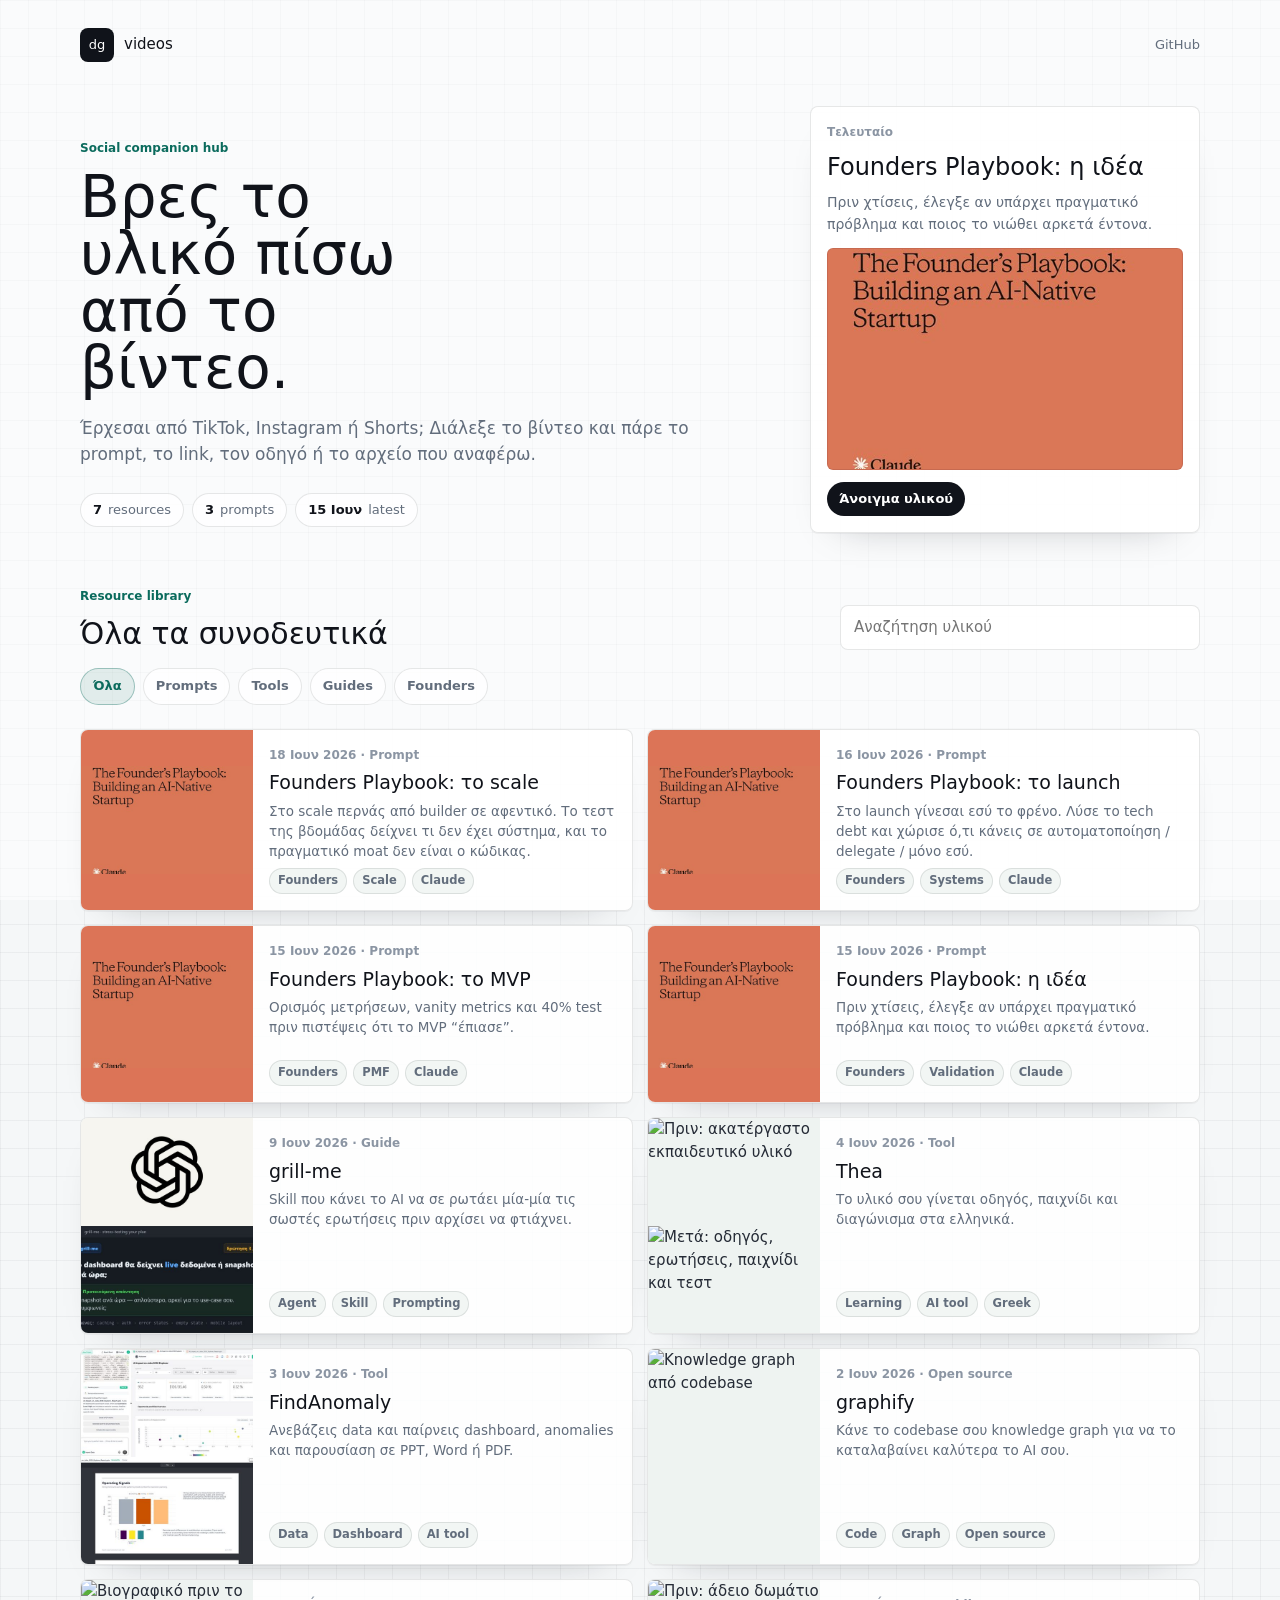
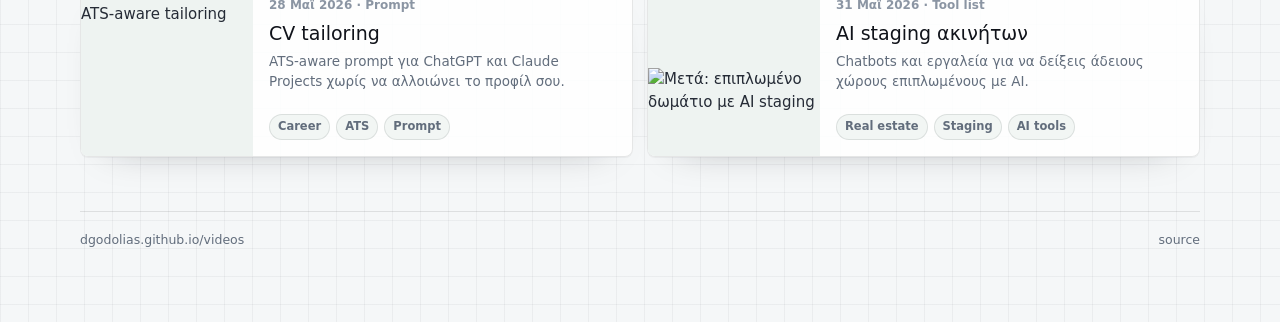
==== commit 778eb8cc: "Activate founders parts 2-4; add scale (part 4) page" ====
--- a/index.html
+++ b/index.html
@@ -5,6 +5,8 @@
   <meta name="viewport" content="width=device-width, initial-scale=1, viewport-fit=cover">
   <title>videos · dgodolias</title>
   <meta name="description" content="Συμπληρωματικό υλικό για τα short-form βίντεο του dgodolias: prompts, εργαλεία, οδηγοί και links.">
+  <link rel="icon" type="image/png" sizes="32x32" href="assets/logo_v2_32.png">
+  <link rel="apple-touch-icon" sizes="180x180" href="assets/logo_v2_180.png">
   <link rel="preconnect" href="https://fonts.googleapis.com">
   <link rel="preconnect" href="https://fonts.gstatic.com" crossorigin>
   <link href="https://fonts.googleapis.com/css2?family=Google+Sans+Display:wght@400;500;700&family=Google+Sans+Text:wght@400;500;700&display=swap" rel="stylesheet">
@@ -64,7 +66,35 @@
       </div>
 
       <ol class="resource-grid" id="resource-grid">
-        <li class="resource-item" data-status="inactive" data-tags="founders prompt pmf startup mvp claude">
+        <li class="resource-item" data-status="active" data-tags="founders prompt scale systems lock-in moat startup claude">
+          <a class="resource-card" href="founders-scale/index.html">
+            <span class="resource-thumb solo official-cover">
+              <img src="thumbs/founders-playbook_official_thumb.jpg" alt="Επίσημο cover του Claude Founders Playbook" loading="eager">
+            </span>
+            <span class="resource-body">
+              <span class="resource-meta">18 Ιουν 2026 · Prompt</span>
+              <span class="resource-title">Founders Playbook: το scale</span>
+              <span class="resource-desc">Στο scale περνάς από builder σε αφεντικό. Το τεστ της βδομάδας δείχνει τι δεν έχει σύστημα, και το πραγματικό moat δεν είναι ο κώδικας.</span>
+              <span class="resource-tags"><span>Founders</span><span>Scale</span><span>Claude</span></span>
+            </span>
+          </a>
+        </li>
+
+        <li class="resource-item" data-status="active" data-tags="founders prompt launch systems delegation startup claude">
+          <a class="resource-card" href="founders-launch/index.html">
+            <span class="resource-thumb solo official-cover">
+              <img src="thumbs/founders-playbook_official_thumb.jpg" alt="Επίσημο cover του Claude Founders Playbook" loading="eager">
+            </span>
+            <span class="resource-body">
+              <span class="resource-meta">16 Ιουν 2026 · Prompt</span>
+              <span class="resource-title">Founders Playbook: το launch</span>
+              <span class="resource-desc">Στο launch γίνεσαι εσύ το φρένο. Λύσε το tech debt και χώρισε ό,τι κάνεις σε αυτοματοποίηση / delegate / μόνο εσύ.</span>
+              <span class="resource-tags"><span>Founders</span><span>Systems</span><span>Claude</span></span>
+            </span>
+          </a>
+        </li>
+
+        <li class="resource-item" data-status="active" data-tags="founders prompt pmf startup mvp claude">
           <a class="resource-card" href="founders-mvp/index.html">
             <span class="resource-thumb solo official-cover">
               <img src="thumbs/founders-playbook_official_thumb.jpg" alt="Επίσημο cover του Claude Founders Playbook" loading="eager">
